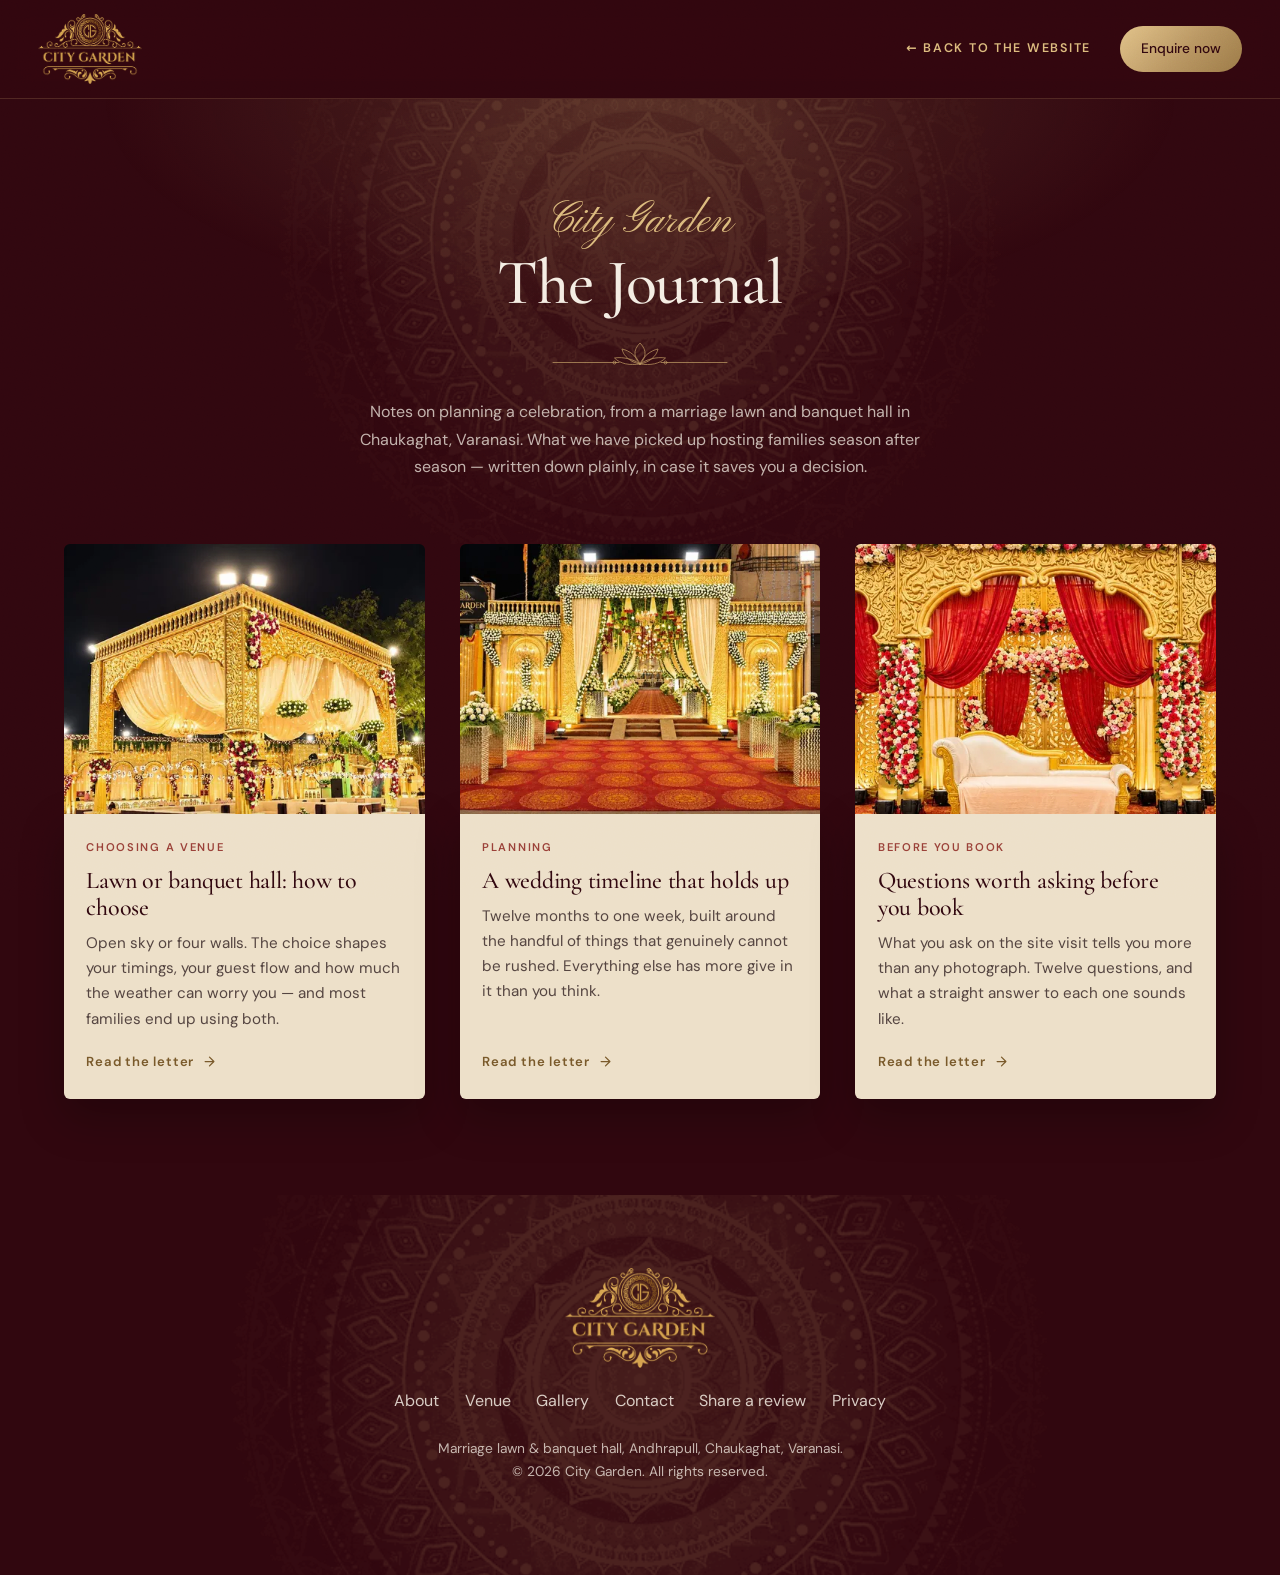
==== blog/index.html @ 1bfd02e2 "Add the Journal: a blog section on the home page and /blog/ Three posts on wedding planning, written" ====
<!DOCTYPE html>
<html lang="en-IN">
<head>
<meta charset="utf-8">
<meta name="viewport" content="width=device-width, initial-scale=1, viewport-fit=cover">
<title>The Journal | Wedding Planning Notes from Varanasi | City Garden</title>
<meta name="description" content="Notes on planning a wedding in Varanasi — choosing between a marriage lawn and a banquet hall, timelines, and what to ask a venue before you book.">
<meta name="theme-color" content="#31070F">
<link rel="canonical" href="https://www.citygarden.co.in/blog/">
<meta property="og:title" content="The Journal | Wedding Planning Notes from Varanasi | City Garden">
<meta property="og:description" content="Notes on planning a wedding in Varanasi — choosing between a marriage lawn and a banquet hall, timelines, and what to ask a venue before you book.">
<meta property="og:type" content="website">
<meta property="og:url" content="https://www.citygarden.co.in/blog/">
<meta property="og:site_name" content="City Garden">
<meta property="og:locale" content="en_IN">
<meta property="og:image" content="https://www.citygarden.co.in/images/hero.jpg">
<meta name="twitter:card" content="summary_large_image">
<link rel="icon" href="../images/logo-emblem.png">
<link rel="apple-touch-icon" href="../images/logo-emblem.png">
<link rel="preload" as="font" type="font/woff2" href="../fonts/cormorant-garamond-latin-500-normal.woff2" crossorigin>
<link rel="preload" as="font" type="font/woff2" href="../fonts/dm-sans-latin-400-normal.woff2" crossorigin>
<link rel="preload" as="font" type="font/woff2" href="../fonts/pinyon-script-latin-400-normal.woff2" crossorigin>
<link rel="stylesheet" href="../css/style.css">
<link rel="stylesheet" href="../css/journal.css">
<!-- Reveals and the letter unfold are opt-in: this class is what switches them on, so a
     page whose scripts never run shows its content rather than a blank sheet. -->
<script>document.documentElement.className+=' cg-js'</script>
</head>
<body class="jbody deco" data-theme="dark">
<svg width="0" height="0" style="position:absolute" aria-hidden="true"><symbol id="lotus" viewBox="0 0 240 40"><g fill="none" stroke="currentColor" stroke-width="1" stroke-linecap="round"><path d="M4,30 H92"/><path d="M148,30 H236"/><path d="M120,32 C112,24 110,14 120,4 C130,14 128,24 120,32Z"/><path d="M120,32 C108,30 98,22 96,12 C106,14 116,22 120,32Z"/><path d="M120,32 C132,30 142,22 144,12 C134,14 124,22 120,32Z"/><path d="M120,32 C106,34 94,32 86,24 C98,22 112,26 120,32Z"/><path d="M120,32 C134,34 146,32 154,24 C142,22 128,26 120,32Z"/><circle cx="86" cy="30" r="2"/><circle cx="154" cy="30" r="2"/></g></symbol></svg>
<header class="jnav">
  <a class="jnav-logo" href="../" aria-label="City Garden, home"><img src="../images/logo-nav.png" alt="City Garden" width="260" height="173"></a>
  <div class="jnav-right">
    <a class="jnav-back" href="../">&larr; Back to the website</a>
    <a class="btn btn-gold" href="../#contact"><span>Enquire now</span></a>
  </div>
</header>

<main class="jmain">
  <div class="jhead">
    <div class="mandala jhead-mandala" aria-hidden="true"><i></i><i></i><i></i></div>
    <div class="jhead-in">
      <p class="script">City Garden</p>
      <h1>The Journal</h1>
      <svg class="orn" aria-hidden="true"><use href="#lotus"/></svg>
      <p>Notes on planning a celebration, from a marriage lawn and banquet hall in Chaukaghat, Varanasi. What we have picked up hosting families season after season &mdash; written down plainly, in case it saves you a decision.</p>
    </div>
  </div>

  <div class="jlist">
      <article class="jcard jr" data-delay="0">
        <a href="../blog/lawn-or-banquet-hall/">
          <div class="jcard-media"><picture>
            <source type="image/webp" srcset="../images/blog-lawn-m.webp 480w, ../images/blog-lawn.webp 760w" sizes="(min-width:1080px) 400px, (min-width:760px) 44vw, 90vw">
            <img src="../images/blog-lawn.jpg" srcset="../images/blog-lawn-m.jpg 480w, ../images/blog-lawn.jpg 760w" sizes="(min-width:1080px) 400px, (min-width:760px) 44vw, 90vw" alt="" width="760" height="570" loading="lazy" decoding="async">
          </picture></div>
          <div class="jcard-body">
            <p class="jcard-meta">Choosing a venue</p>
            <h2 class="jcard-title">Lawn or banquet hall: how to choose</h2>
            <p class="jcard-excerpt">Open sky or four walls. The choice shapes your timings, your guest flow and how much the weather can worry you &mdash; and most families end up using both.</p>
            <span class="jcard-more">Read the letter <svg width="15" height="15" viewBox="0 0 24 24" fill="none" stroke="currentColor" stroke-width="2" stroke-linecap="round" stroke-linejoin="round" aria-hidden="true"><path d="M5 12h13"/><path d="m12 5 7 7-7 7"/></svg></span>
          </div>
        </a>
      </article>
      <article class="jcard jr" data-delay="110">
        <a href="../blog/wedding-planning-timeline/">
          <div class="jcard-media"><picture>
            <source type="image/webp" srcset="../images/blog-timeline-m.webp 480w, ../images/blog-timeline.webp 760w" sizes="(min-width:1080px) 400px, (min-width:760px) 44vw, 90vw">
            <img src="../images/blog-timeline.jpg" srcset="../images/blog-timeline-m.jpg 480w, ../images/blog-timeline.jpg 760w" sizes="(min-width:1080px) 400px, (min-width:760px) 44vw, 90vw" alt="" width="760" height="570" loading="lazy" decoding="async">
          </picture></div>
          <div class="jcard-body">
            <p class="jcard-meta">Planning</p>
            <h2 class="jcard-title">A wedding timeline that holds up</h2>
            <p class="jcard-excerpt">Twelve months to one week, built around the handful of things that genuinely cannot be rushed. Everything else has more give in it than you think.</p>
            <span class="jcard-more">Read the letter <svg width="15" height="15" viewBox="0 0 24 24" fill="none" stroke="currentColor" stroke-width="2" stroke-linecap="round" stroke-linejoin="round" aria-hidden="true"><path d="M5 12h13"/><path d="m12 5 7 7-7 7"/></svg></span>
          </div>
        </a>
      </article>
      <article class="jcard jr" data-delay="220">
        <a href="../blog/questions-before-booking-a-venue/">
          <div class="jcard-media"><picture>
            <source type="image/webp" srcset="../images/blog-questions-m.webp 480w, ../images/blog-questions.webp 760w" sizes="(min-width:1080px) 400px, (min-width:760px) 44vw, 90vw">
            <img src="../images/blog-questions.jpg" srcset="../images/blog-questions-m.jpg 480w, ../images/blog-questions.jpg 760w" sizes="(min-width:1080px) 400px, (min-width:760px) 44vw, 90vw" alt="" width="760" height="570" loading="lazy" decoding="async">
          </picture></div>
          <div class="jcard-body">
            <p class="jcard-meta">Before you book</p>
            <h2 class="jcard-title">Questions worth asking before you book</h2>
            <p class="jcard-excerpt">What you ask on the site visit tells you more than any photograph. Twelve questions, and what a straight answer to each one sounds like.</p>
            <span class="jcard-more">Read the letter <svg width="15" height="15" viewBox="0 0 24 24" fill="none" stroke="currentColor" stroke-width="2" stroke-linecap="round" stroke-linejoin="round" aria-hidden="true"><path d="M5 12h13"/><path d="m12 5 7 7-7 7"/></svg></span>
          </div>
        </a>
      </article>
  </div>
</main>

<footer class="jfoot">
  <div class="mandala jfoot-mandala" aria-hidden="true"><i></i><i></i><i></i></div>
  <div class="wrap jfoot-in">
    <img src="../images/logo.png" alt="City Garden" width="760" height="506" loading="lazy">
    <nav class="footer-links" aria-label="Footer"><a href="../#about">About</a><a href="../#venue">Venue</a><a href="../#gallery">Gallery</a><a href="../#contact">Contact</a><a href="../review/">Share a review</a><a href="../privacy/">Privacy</a></nav>
    <p class="small">Marriage lawn &amp; banquet hall, Andhrapull, Chaukaghat, Varanasi.<br>&copy; <span id="y">2026</span> City Garden. All rights reserved.</p>
  </div>
</footer>
<script>
(function(){
  var d=document,b=d.body;

  /* Reading line along the top. rAF-throttled so scrolling stays cheap. */
  var bar=d.getElementById('prog'),q=0;
  if(bar)addEventListener('scroll',function(){
    if(q)return;
    q=requestAnimationFrame(function(){
      q=0;var m=d.documentElement.scrollHeight-innerHeight;
      bar.style.transform='scaleX('+(m>0?Math.min(1,scrollY/m):0)+')';
    });
  },{passive:true});

  /* Scroll reveals. Same idea as the home page, kept small because these pages
     deliberately do not load js/main.js. */
  var els=[].slice.call(d.querySelectorAll('.jr'));
  if(els.length){
    if('IntersectionObserver' in window){
      var io=new IntersectionObserver(function(es){
        es.forEach(function(e){
          if(!e.isIntersecting)return;
          var el=e.target;
          setTimeout(function(){el.classList.add('in')},+(el.getAttribute('data-delay')||0));
          io.unobserve(el);
        });
      },{rootMargin:'0px 0px -12% 0px'});
      els.forEach(function(e){io.observe(e)});
    }else{
      els.forEach(function(e){e.classList.add('in')});
    }
  }

  /* The letter. Two independent triggers, because a letter that never unfolds is
     a page with no words on it. */
  var L=d.querySelector('.letter');
  if(L){
    var open=function(){
      if(b.classList.contains('unfold'))return;
      b.classList.add('unfold');
      setTimeout(function(){L.classList.add('flat')},2200);
    };
    /* Held closed for a beat so the sealed letter is actually seen, then opened.
       The second timer is a backstop: a letter that never unfolds is a page
       with no words on it. */
    setTimeout(open,620);
    setTimeout(open,1600);
  }

  var y=d.getElementById('y');if(y)y.textContent=new Date().getFullYear();
})();
</script>
</body>
</html>
---- css/style.css ----
/* =========================================================
   City Garden, Varanasi
   Palette (from the brief):
   Deep burgundy #31070F · Royal wine #570E20 · Warm ivory #F4EDE3
   Antique parchment #EDE0C9 · Antique gold #B89561 · Dusty rose #D4B5AA
   Peacock green #315044 · Terracotta #A64C43 · Espresso #251C1D
   The page colour flows between sections as you scroll (body[data-theme]).
   ========================================================= */

/* Fonts are self-hosted rather than pulled from fonts.googleapis.com. That request
   was render-blocking, and once it was made async the text painted in a fallback face
   first and reflowed when the real one arrived -- which is where the desktop layout
   shift was coming from. Served from our own origin and preloaded in the <head>, they
   land before first paint, so there is nothing to swap and nothing to shift. */
@font-face{font-family:'Cormorant Garamond';font-style:normal;font-weight:400;font-display:swap;src:url(../fonts/cormorant-garamond-latin-400-normal.woff2) format('woff2')}
@font-face{font-family:'Cormorant Garamond';font-style:normal;font-weight:500;font-display:swap;src:url(../fonts/cormorant-garamond-latin-500-normal.woff2) format('woff2')}
@font-face{font-family:'Cormorant Garamond';font-style:normal;font-weight:600;font-display:swap;src:url(../fonts/cormorant-garamond-latin-600-normal.woff2) format('woff2')}
@font-face{font-family:'Cormorant Garamond';font-style:italic;font-weight:400;font-display:swap;src:url(../fonts/cormorant-garamond-latin-400-italic.woff2) format('woff2')}
@font-face{font-family:'Cormorant Garamond';font-style:italic;font-weight:500;font-display:swap;src:url(../fonts/cormorant-garamond-latin-500-italic.woff2) format('woff2')}
@font-face{font-family:'DM Sans';font-style:normal;font-weight:400;font-display:swap;src:url(../fonts/dm-sans-latin-400-normal.woff2) format('woff2')}
@font-face{font-family:'DM Sans';font-style:normal;font-weight:500;font-display:swap;src:url(../fonts/dm-sans-latin-500-normal.woff2) format('woff2')}
@font-face{font-family:'DM Sans';font-style:normal;font-weight:600;font-display:swap;src:url(../fonts/dm-sans-latin-600-normal.woff2) format('woff2')}
@font-face{font-family:'Pinyon Script';font-style:normal;font-weight:400;font-display:swap;src:url(../fonts/pinyon-script-latin-400-normal.woff2) format('woff2')}

:root{
  --burg:#31070F; --wine:#570E20; --ivory:#F4EDE3; --parch:#EDE0C9;
  --gold:#B89561; --gold-lt:#DCBB7E; --gold-dk:#8E6A3A; --rose:#D4B5AA;
  --peacock:#315044; --peacock-dk:#1C352D; --terra:#A64C43; --esp:#251C1D;
  --serif:"Cormorant Garamond",Georgia,"Times New Roman",serif;
  --sans:"DM Sans",system-ui,-apple-system,"Segoe UI",sans-serif;
  --script:"Pinyon Script","Brush Script MT",cursive;
  --ease:cubic-bezier(.22,.8,.2,1);
  --gate:cubic-bezier(.77,0,.18,1);
  --pad:clamp(1.25rem,5vw,4rem);
  --nav-h:76px;
  --maxw:1280px;
}

/* ---------- Themes (body colour morphs between these) ---------- */
body[data-theme="dark"]  {--bg:var(--burg);   --fg:#F4EDE3;--muted:rgba(244,237,227,.74);--head:#F4EDE3;--accent:var(--gold-lt);--orn:var(--gold);   --line:rgba(220,187,126,.28);--glow:rgba(184,149,97,.16)}
body[data-theme="wine"]  {--bg:var(--wine);   --fg:#F4EDE3;--muted:rgba(244,237,227,.78);--head:#F4EDE3;--accent:var(--gold-lt);--orn:var(--gold-lt);--line:rgba(220,187,126,.3); --glow:rgba(212,181,170,.18)}
body[data-theme="green"] {--bg:var(--peacock-dk);--fg:#F4EDE3;--muted:rgba(244,237,227,.76);--head:#F4EDE3;--accent:var(--gold-lt);--orn:var(--gold);--line:rgba(220,187,126,.28);--glow:rgba(49,80,68,.9)}
body[data-theme="light"] {--bg:var(--ivory);  --fg:#2A1A1B;--muted:rgba(42,26,27,.74); --head:var(--burg);--accent:var(--wine);  --orn:var(--gold-dk);--line:rgba(87,14,32,.16);  --glow:rgba(212,181,170,.35)}
body[data-theme="parch"] {--bg:var(--parch);  --fg:#2A1A1B;--muted:rgba(42,26,27,.76); --head:var(--burg);--accent:var(--wine);  --orn:var(--gold-dk);--line:rgba(87,14,32,.18);  --glow:rgba(166,76,67,.12)}

*,*::before,*::after{box-sizing:border-box}
html{scroll-behavior:smooth;-webkit-text-size-adjust:100%}
body{margin:0;font-family:var(--sans);font-size:1rem;line-height:1.7;background:var(--bg);color:var(--fg);overflow-x:hidden;-webkit-font-smoothing:antialiased;
  transition:background-color 1.4s var(--ease),color 1.4s var(--ease)}
body.is-loading{overflow:hidden}
/* paper grain over everything, very faint */
body::after{content:"";position:fixed;inset:0;pointer-events:none;z-index:150;opacity:.07;mix-blend-mode:overlay;
  background-image:url("data:image/svg+xml,%3Csvg xmlns='http://www.w3.org/2000/svg' width='160' height='160'%3E%3Cfilter id='n'%3E%3CfeTurbulence type='fractalNoise' baseFrequency='.85' numOctaves='2' stitchTiles='stitch'/%3E%3C/filter%3E%3Crect width='100%25' height='100%25' filter='url(%23n)'/%3E%3C/svg%3E")}
img,video{display:block;max-width:100%;height:auto}
a{color:inherit}
button{font:inherit;color:inherit;background:none;border:0;cursor:pointer;padding:0}
:focus-visible{outline:2px solid var(--gold-lt);outline-offset:3px;border-radius:2px}
section[id]{scroll-margin-top:calc(var(--nav-h) - 1px)}
.wrap{width:min(var(--maxw),100% - var(--pad)*2);margin-inline:auto}
.narrow{width:min(880px,100% - var(--pad)*2)}
.center{text-align:center}
.center p,.center .orn{margin-inline:auto}
.small{font-size:.86rem;opacity:.75}

/* <picture> wraps every photo for the WebP sources; display:contents keeps it out of
   the layout tree entirely, so the <img> lays out exactly as it did unwrapped. */
picture{display:contents}

/* ---------- Type ---------- */
.display,h3{font-family:var(--serif);font-weight:500;line-height:1;letter-spacing:-.015em;margin:0;color:var(--head);transition:color 1.4s var(--ease)}
.display{font-size:clamp(2.6rem,min(7.2vw,12vh),5.8rem);max-width:14ch}
.center .display{margin-inline:auto}
h3{font-size:clamp(1.9rem,3.2vw,2.7rem);margin-bottom:.8rem}
p{margin:0 0 1.1rem;max-width:58ch}
.lede{font-size:1.1rem;color:var(--muted);max-width:50ch}
.script{font-family:var(--script);font-weight:400;line-height:1}

/* lotus ornament drawn under headings */
.orn{display:block;width:180px;height:30px;color:var(--orn);margin:1.4rem 0 1.8rem;overflow:visible}
.draw{stroke-dasharray:1;stroke-dashoffset:1;transition:stroke-dashoffset 2.2s var(--ease) .2s}
.draw.in{stroke-dashoffset:0}

/* word-by-word heading reveal */
.w{display:inline-block;overflow:hidden;vertical-align:top;padding-bottom:.14em;margin-bottom:-.14em}
.w>span{display:inline-block;transform:translateY(105%) rotate(4deg);transform-origin:0 100%;transition:transform 1.1s var(--ease);transition-delay:calc(var(--i)*60ms)}
.in .w>span{transform:none}

/* generic fade */
.fade{opacity:0;transform:translateY(26px);transition:opacity 1.1s var(--ease),transform 1.1s var(--ease)}
.fade.in{opacity:1;transform:none}

.section{position:relative;padding:clamp(6rem,12vw,10rem) 0}

/* ---------- Buttons ---------- */
.btn{position:relative;display:inline-flex;align-items:center;justify-content:center;padding:1rem 1.8rem;border-radius:999px;font-weight:500;font-size:.98rem;text-decoration:none;overflow:hidden;isolation:isolate;transition:color .5s var(--ease),transform .5s var(--ease)}
.btn::before{content:"";position:absolute;left:50%;top:100%;width:140%;aspect-ratio:1;border-radius:50%;transform:translate(-50%,0) scale(0);transition:transform .7s var(--ease);z-index:-1;background:var(--ivory)}
.btn:hover::before{transform:translate(-50%,-50%) scale(1.1)}
.btn>span{display:inline-block;transition:transform .5s var(--ease)}
.btn-gold{background:linear-gradient(135deg,#E2C389,#B89561 55%,#9C7A47);color:var(--burg)}
.btn-ghost{border:1px solid rgba(244,237,227,.5);color:var(--ivory)}
.btn-ghost:hover{color:var(--burg)}
.btn-wine{width:100%;padding:1.1rem;background:var(--burg);color:var(--ivory)}
.btn-wine::before{background:var(--wine)}
.link-gold{display:inline-block;color:var(--accent);text-decoration:none;background:linear-gradient(currentColor,currentColor) 0 100%/100% 1px no-repeat;padding-bottom:3px;transition:background-size .5s var(--ease)}
.link-gold:hover{background-size:0 1px;background-position:100% 100%}

/* ---------- Loader ---------- */
.loader{position:fixed;inset:0;z-index:200;display:grid;place-items:center}
.door{position:absolute;top:0;bottom:0;width:50.2%;background:radial-gradient(circle at var(--x) 50%,#4a0c1b,var(--burg) 60%);transition:transform 1.4s var(--gate)}
.door-l{left:0;--x:100%}.door-r{right:0;--x:0%}
.door::after{content:"";position:absolute;top:0;bottom:0;width:1px;background:linear-gradient(transparent,var(--gold),transparent)}
.door-l::after{right:0}.door-r::after{left:0}
.loader-mark{position:relative;z-index:2;width:min(380px,82vw);aspect-ratio:1;display:grid;place-items:center;transition:opacity .5s,transform .9s var(--ease)}
.loader-mark img{width:58%;position:relative;opacity:0;transform:scale(.9);animation:markIn .9s .8s var(--ease) forwards;filter:drop-shadow(0 0 18px rgba(184,149,97,.35))}
@keyframes markIn{to{opacity:1;transform:none}}
@keyframes spin{to{transform:rotate(360deg)}}
.loader.open .loader-mark{opacity:0;transform:scale(1.15)}
.loader.open .door-l{transform:translateX(-101%)}
.loader.open .door-r{transform:translateX(101%)}
.loader.done{display:none}

/* ---------- Progress & cursor ---------- */
.progress{position:fixed;top:0;left:0;height:2px;width:100%;background:linear-gradient(90deg,var(--gold),var(--gold-lt));transform:scaleX(0);transform-origin:left;z-index:120}
.cursor{position:fixed;top:0;left:0;z-index:160;pointer-events:none;width:14px;height:14px;margin:-7px 0 0 -7px;border-radius:50%;background:var(--gold-lt);mix-blend-mode:difference;display:none;place-items:center;transition:width .4s var(--ease),height .4s var(--ease),margin .4s var(--ease),background .4s}
.cursor span{font-size:.8rem;font-weight:600;color:var(--burg);opacity:0;transition:opacity .3s}
.has-cursor .cursor{display:grid}
.cursor.big{width:84px;height:84px;margin:-42px 0 0 -42px;mix-blend-mode:normal;background:rgba(220,187,126,.92)}
.cursor.big span{opacity:1}
.cursor.link{width:42px;height:42px;margin:-21px 0 0 -21px}

/* ---------- Nav ---------- */
.nav{position:fixed;top:0;left:0;right:0;z-index:100;height:var(--nav-h);display:flex;align-items:center;gap:2rem;padding:0 max(var(--pad),calc((100% - var(--maxw))/2));color:var(--ivory);transition:background .6s,transform .7s var(--ease),box-shadow .6s}
.nav.solid{background:rgba(49,7,15,.86);backdrop-filter:blur(14px) saturate(1.2);-webkit-backdrop-filter:blur(14px) saturate(1.2);box-shadow:0 1px 0 rgba(184,149,97,.25)}
.nav.hide{transform:translateY(-105%)}
.nav-logo{height:62px;flex:none}
.nav-logo img{height:100%;width:auto}
.nav-links{display:none;margin-left:auto;gap:2rem}
.nav-links a{position:relative;text-decoration:none;font-size:.96rem;padding:.3rem 0}
.nav-links a::after{content:"";position:absolute;left:50%;bottom:-4px;width:5px;height:5px;margin-left:-2.5px;background:var(--gold-lt);transform:rotate(45deg) scale(0);transition:transform .45s var(--ease)}
.nav-links a:hover::after,.nav-links a.active::after{transform:rotate(45deg) scale(1)}
.nav-cta{display:none;padding:.75rem 1.4rem}
.burger{margin-left:auto;width:44px;height:44px;position:relative;z-index:110}
.burger span{position:absolute;left:10px;right:10px;height:1.5px;background:var(--ivory);transition:transform .5s var(--ease),top .5s var(--ease)}
.burger span:first-child{top:18px}.burger span:last-child{top:26px}
body.menu-open .burger span:first-child{top:22px;transform:rotate(45deg)}
body.menu-open .burger span:last-child{top:22px;transform:rotate(-45deg)}
@media (max-width:959px){
  .nav-links{display:flex;position:fixed;inset:0;margin:0;flex-direction:column;justify-content:center;align-items:center;gap:1.2rem;background:var(--burg);clip-path:circle(0 at calc(100% - 44px) 38px);transition:clip-path .9s var(--gate);z-index:105}
  body.menu-open .nav-links{clip-path:circle(150% at calc(100% - 44px) 38px)}
  /* The overlay is always burgundy, so the link colour is pinned rather than inherited
     from the page theme. It also scrolls, so a short screen can never cut links off,
     and the stagger covers every link (there are seven) instead of the first six. */
  .nav-links{overflow-y:auto;padding:calc(var(--nav-h) + 1rem) 1.5rem calc(2rem + env(safe-area-inset-bottom));justify-content:safe center}
  .nav-links a{font-family:var(--serif);font-size:clamp(1.9rem,8vw,2.5rem);font-weight:500;color:var(--ivory);flex:none;
    opacity:0;transform:translateY(20px);transition:opacity .5s var(--ease),transform .7s var(--ease);transition-delay:calc(.2s + var(--i,0) * .05s)}
  body.menu-open .nav-links a{opacity:1;transform:none}
  .nav-links a:nth-child(1){--i:1}.nav-links a:nth-child(2){--i:2}.nav-links a:nth-child(3){--i:3}.nav-links a:nth-child(4){--i:4}
  .nav-links a:nth-child(5){--i:5}.nav-links a:nth-child(6){--i:6}.nav-links a:nth-child(7){--i:7}.nav-links a:nth-child(8){--i:8}
  body.menu-open{overflow:hidden}
}
@media (min-width:960px){.nav-links{display:flex}.nav-cta{display:inline-flex}.burger{display:none}}

/* ---------- Hero ---------- */
.hero{position:relative;min-height:100svh;display:flex;align-items:flex-end;color:var(--ivory);background:#1a040a;overflow:hidden;isolation:isolate}
.hero-media{position:absolute;inset:-10% 0 0;will-change:transform}
.hero-still{position:absolute;inset:0;width:100%;height:100%;object-fit:cover;transform:scale(1.18)}
/* The slow zoom that used to belong to the video now runs on the photograph. */
body.is-ready .hero-still{animation:kenburns 16s var(--ease) forwards}
@keyframes kenburns{to{transform:scale(1)}}
.hero-shade{position:absolute;inset:0;background:
  radial-gradient(120% 80% at 20% 100%,rgba(49,7,15,.92),transparent 60%),
  linear-gradient(180deg,rgba(26,4,10,.6),rgba(26,4,10,.1) 35%,rgba(26,4,10,.75))}
.dust{position:absolute;inset:0;width:100%;height:100%;z-index:1;pointer-events:none}

.hero-content{position:relative;z-index:3;width:min(var(--maxw),100% - var(--pad)*2);margin:0 auto;padding:calc(var(--nav-h) + 3rem) 0 clamp(6rem,14vh,9rem)}
.hero-script{font-size:clamp(2rem,4.5vw,3.2rem);color:var(--gold-lt);margin:0 0 .4rem;opacity:0;transform:translateX(-24px);transition:opacity 1.4s var(--ease) .1s,transform 1.4s var(--ease) .1s}
.hero-title{font-family:var(--serif);font-weight:500;font-size:clamp(2.9rem,min(9.6vw,14.5vh),8.4rem);line-height:.94;letter-spacing:-.025em;margin:0 0 2rem}
.hero-title em{font-style:italic;font-weight:400;color:#E6C68C;text-shadow:0 0 40px rgba(184,149,97,.35)}
.hero-title .line{display:block}
.word{display:inline-block;white-space:nowrap}
.ch{display:inline-block;overflow:hidden;vertical-align:top;padding-bottom:.12em;margin-bottom:-.12em}
.ch>span{display:inline-block;transform:translateY(110%);transition:transform 1.2s var(--ease);transition-delay:calc(var(--c)*22ms + .15s)}
body.is-ready .ch>span{transform:none}
body.is-ready .hero-script{opacity:1;transform:none}
.hero-foot{display:grid;gap:1.6rem;align-items:end}
.hero-sub{max-width:44ch;font-size:1.1rem;opacity:0;transform:translateY(20px);transition:opacity 1.2s var(--ease) .9s,transform 1.2s var(--ease) .9s;margin:0}
.hero-actions{display:flex;flex-wrap:wrap;gap:.9rem;opacity:0;transform:translateY(20px);transition:opacity 1.2s var(--ease) 1.05s,transform 1.2s var(--ease) 1.05s}
body.is-ready .hero-sub,body.is-ready .hero-actions{opacity:1;transform:none}
.scroll-cue{position:absolute;z-index:3;left:50%;bottom:1.6rem;transform:translateX(-50%);display:none;flex-direction:column;align-items:center;gap:.5rem;font-size:.8rem;letter-spacing:.06em;text-decoration:none;color:rgba(244,237,227,.8)}
.scroll-line{width:1px;height:46px;background:rgba(244,237,227,.25);position:relative;overflow:hidden}
.scroll-line::after{content:"";position:absolute;left:0;top:0;width:1px;height:100%;background:var(--gold-lt);animation:drip 2.2s var(--ease) infinite}
@keyframes drip{0%{transform:translateY(-100%)}60%,100%{transform:translateY(100%)}}
@media (min-width:960px){.hero-foot{grid-template-columns:1fr auto}.scroll-cue{display:flex}}

/* ---------- Image reveal (curtain clip on the inner layer) ---------- */
.img-reveal{position:relative;overflow:hidden;background:rgba(127,127,127,.08)}
.img-reveal .px{width:100%;height:100%;clip-path:inset(100% 0 0 0);transition:clip-path 1.4s var(--gate);will-change:transform}
.img-reveal.in .px{clip-path:inset(0 0 0 0)}
.img-reveal img{width:100%;height:100%;object-fit:cover;transform:scale(1.3);filter:blur(16px) saturate(.6);opacity:0;transition:transform 2s var(--ease),filter 1.4s var(--ease),opacity 1s}
.img-reveal.in img.loaded{transform:scale(1);filter:none;opacity:1}
.px[data-parallax]{height:118%;margin-top:-9%}
.arch{border-radius:999px 999px 0 0;aspect-ratio:3/4}
.arch .px{border-radius:inherit}

/* ---------- About ---------- */
.about-grid{display:grid;gap:4rem;align-items:center}
.about-copy p{color:var(--muted)}
.about-media{position:relative;padding:0 0 14% 10%}
.about-media .arch{width:100%}
.about-media .arch::after{content:"";position:absolute;inset:10px;border:1px solid rgba(244,237,227,.55);border-radius:inherit;pointer-events:none;z-index:2}
.about-small{position:absolute;left:0;bottom:0;width:44%;aspect-ratio:1;border-radius:50%;border:7px solid var(--ivory)}
.ring{position:absolute;right:-4%;top:-6%;width:clamp(120px,22vw,170px);color:var(--orn);animation:spin 26s linear infinite}
.ring text{font-family:var(--serif);font-style:italic;font-size:15.5px;fill:currentColor;letter-spacing:.06em}
.facts{list-style:none;padding:1.6rem 0 0;margin:2.4rem 0 0;display:grid;grid-template-columns:repeat(3,1fr);gap:1rem;border-top:1px solid var(--line)}
.facts strong{display:block;font-family:var(--serif);font-size:clamp(2rem,4.4vw,3.2rem);font-weight:500;line-height:1;color:var(--accent);font-variant-numeric:lining-nums tabular-nums}
.facts>li>span{display:block;font-size:.84rem;line-height:1.4;margin-top:.5rem;color:var(--muted)}
@media (min-width:960px){.about-grid{grid-template-columns:1.05fr 1fr;gap:6rem}}

/* ---------- Ribbon ---------- */
.ribbon{position:relative;z-index:2;background:linear-gradient(90deg,#9C7A47,#C9A766 50%,#9C7A47);color:var(--burg);overflow:hidden;padding:1.05rem 0;transform:rotate(-1.2deg) scale(1.03);box-shadow:0 10px 30px rgba(0,0,0,.18)}
.ribbon-track{display:flex;width:max-content;align-items:center;gap:1.8rem;will-change:transform}
.ribbon span{font-family:var(--serif);font-size:clamp(1.4rem,2.6vw,2rem);font-style:italic;white-space:nowrap}
.ribbon i{width:10px;height:10px;border:1.5px solid var(--burg);transform:rotate(45deg);flex:none}

/* ---------- Spaces (pinned horizontal) ---------- */
.spaces{position:relative}
.pin-sticky{position:relative;padding:6rem 0 3rem}
.track{display:flex;gap:1.2rem;overflow-x:auto;scroll-snap-type:x mandatory;scroll-padding-inline:var(--pad);padding:0 var(--pad) 1.5rem;scrollbar-width:none;-webkit-overflow-scrolling:touch}
.track::-webkit-scrollbar{display:none}
.panel{flex:0 0 84vw;scroll-snap-align:start}
.panel-intro{flex-basis:84vw;display:flex;flex-direction:column;justify-content:center}
.panel-intro p{color:var(--muted)}
.hint{font-size:.9rem;color:var(--accent)!important}
.hint-desk{display:none}
.space-media{position:relative;width:100%;aspect-ratio:4/3;border-radius:8px}
.space-media.arch{aspect-ratio:3/4;border-radius:999px 999px 8px 8px;max-height:62vh}
.space-media.tall{aspect-ratio:3/4;max-height:62vh}
.space-copy{padding-top:1.4rem;max-width:40ch}
.space-copy h3{color:var(--accent)}
.space-copy p{color:var(--muted)}
.pin-bar{display:none}
/* Reduce Motion turns the pinned walk-through off, since driving the page sideways
   from a vertical scroll is exactly the kind of motion that setting asks us not to do.
   What was left behind was a sideways strip with nothing to say there is more to the
   right of the screen -- so stack the panels instead and let everything be reached by
   scrolling down, which is the whole point. */
@media (prefers-reduced-motion:reduce){
  .track{flex-direction:column;overflow-x:visible;scroll-snap-type:none;gap:3.5rem;padding-bottom:0}
  .panel,.panel-intro{flex:0 0 auto;width:100%}
  .hint{display:none}
}
.hx img{transform-origin:center}

.spaces.is-pinned .pin-sticky{position:sticky;top:0;height:100vh;padding:0;overflow:hidden;display:flex;flex-direction:column;justify-content:center}
.spaces.is-pinned .track{overflow:visible;scroll-snap-type:none;padding:0 6vw;gap:6vw;align-items:center;will-change:transform}
.spaces.is-pinned .panel{flex:0 0 auto}
.spaces.is-pinned .panel-intro{width:38vw}
.spaces.is-pinned .space{display:flex;align-items:flex-end;gap:3vw}
.spaces.is-pinned .space-media{width:44vw;max-height:68vh}
.spaces.is-pinned .space-media.arch,.spaces.is-pinned .space-media.tall{width:30vw;height:68vh;aspect-ratio:auto;max-height:none}
.spaces.is-pinned .space-copy{width:24vw;padding:0 0 1rem}
.spaces.is-pinned .hint-desk{display:inline}
.spaces.is-pinned .hint-mob{display:none}
.spaces.is-pinned .pin-bar{display:block;position:absolute;left:6vw;right:6vw;bottom:5vh;height:1px;background:var(--line)}
.pin-bar span{display:block;height:100%;background:var(--gold-lt);transform:scaleX(0);transform-origin:left}

/* The same pinned walk-through on phones and tablets, where the desktop's side-by-side
   panel doesn't fit: image on top, words beneath, one panel per screen. Scrolling down
   still moves it sideways -- which is the point, since a swipe strip gives no clue that
   there is anything off to the right. */
@media (max-width:959px){
  .spaces.is-pinned .pin-sticky{height:100svh;padding:calc(var(--nav-h) + .5rem) 0 0}
  .spaces.is-pinned .track{padding:0 7vw;gap:7vw}
  .spaces.is-pinned .panel{flex:0 0 86vw}
  .spaces.is-pinned .panel-intro{width:86vw}
  .spaces.is-pinned .space{display:flex;flex-direction:column;align-items:stretch;gap:1.3rem}
  .spaces.is-pinned .space-media{width:100%;aspect-ratio:4/3;max-height:44svh}
  .spaces.is-pinned .space-media.arch,.spaces.is-pinned .space-media.tall{width:100%;height:auto;aspect-ratio:3/4;max-height:44svh}
  .spaces.is-pinned .space-copy{width:100%;padding:0}
  .spaces.is-pinned .space-copy h3{margin:0 0 .5rem}
  .spaces.is-pinned .pin-bar{left:7vw;right:7vw;bottom:3svh}
}

/* ---------- Services ---------- */
.services{overflow-x:clip}
.services::before{content:"";position:absolute;inset:0;background:radial-gradient(60% 50% at 80% 30%,rgba(49,80,68,.9),transparent 70%);opacity:0;transition:opacity 1.2s;pointer-events:none}
body[data-theme="green"] .services::before{opacity:1}
.svc-head{position:relative;margin-bottom:2rem}
.svc-grid{position:relative;display:grid;gap:4rem}
.svc-item{padding:0}
.svc-item h3{color:var(--accent)}
.svc-item p{color:var(--muted)}
.svc-img-m{width:min(100%,360px);margin-bottom:1.6rem}
.svc-stage{display:none}
.tick{list-style:none;padding:0;margin:1.2rem 0 0;display:grid;gap:.55rem}
.tick li{position:relative;padding-left:1.7rem}
.tick li::before{content:"";position:absolute;left:2px;top:.62em;width:8px;height:8px;border:1px solid var(--accent);transform:rotate(45deg)}
@media (min-width:960px){
  .svc-grid{grid-template-columns:1fr 1fr;gap:6rem}
  .svc-img-m{display:none}
  .svc-item{min-height:72vh;display:flex;flex-direction:column;justify-content:center;opacity:.28;transform:translateX(-12px);transition:opacity .8s var(--ease),transform .8s var(--ease)}
  .svc-item.is-active{opacity:1;transform:none}
  .svc-item h3{font-size:clamp(2.6rem,4vw,3.6rem)}
  .svc-stage{display:block;position:sticky;top:calc(50vh - min(34vh,330px));height:min(68vh,660px);align-self:start;margin-top:12vh}
  .stage-frame{position:relative;height:100%;aspect-ratio:3/4;margin:0 auto;overflow:hidden;box-shadow:0 30px 70px rgba(0,0,0,.35)}
  .stage-frame::after{content:"";position:absolute;inset:12px;border:1px solid rgba(244,237,227,.5);border-radius:inherit;pointer-events:none}
  .stage-frame img{position:absolute;inset:0;width:100%;height:100%;object-fit:cover;clip-path:circle(0% at 50% 100%);transform:scale(1.15);transition:clip-path 1.2s var(--gate),transform 1.8s var(--ease)}
  .stage-frame img.is-active{clip-path:circle(150% at 50% 100%);transform:scale(1);z-index:1}
  .stage-frame img.was-active{clip-path:circle(150% at 50% 100%);z-index:0}
}

/* ---------- Celebrations ---------- */
.rituals{overflow:hidden}
.rituals::before{content:"";position:absolute;inset:0;background:radial-gradient(55% 45% at 15% 15%,rgba(166,76,67,.16),transparent 70%);opacity:0;transition:opacity 1.2s;pointer-events:none}
body[data-theme="parch"] .rituals::before{opacity:1}
.rituals-intro{display:grid;gap:1.6rem;align-items:end;margin-bottom:3.5rem}
.rituals-intro>p{color:var(--muted);max-width:46ch;margin:0}
.eyebrow{margin:0 0 .8rem;color:var(--terra);font-size:.76rem;font-weight:700;letter-spacing:.16em;text-transform:uppercase}
.celebration-cards{display:grid;gap:clamp(3rem,7vw,6rem)}
.celebration-card{display:grid;gap:clamp(1.5rem,5vw,6rem);align-items:center}
.celebration-copy{max-width:39ch;padding-inline:clamp(.2rem,3vw,3rem)}
.celebration-no{display:inline-block;margin-bottom:1.2rem;color:var(--terra);font-family:var(--serif);font-size:1rem;letter-spacing:.12em}
.celebration-copy h3{margin:0 0 1rem;font-family:var(--serif);font-size:clamp(2rem,4.2vw,3.8rem);font-weight:500;line-height:1;color:var(--head)}
.celebration-copy p{margin:0 0 1.6rem;color:var(--muted);font-size:1.04rem;line-height:1.65}
.celebration-photo{display:block;width:min(100%,340px);justify-self:center;aspect-ratio:3/4;margin:0;overflow:hidden;border-radius:3px;box-shadow:0 18px 35px rgba(49,7,15,.14)}
.celebration-photo img{display:block;width:100%;height:100%;object-fit:cover;object-position:center;border-radius:inherit}
@media (max-width:759px){.celebration-photo{width:min(78vw,340px)}}
@media (min-width:760px){.rituals-intro{grid-template-columns:1.15fr .85fr}.celebration-card{grid-template-columns:1fr 1fr}.celebration-card-reverse .celebration-copy{grid-column:2;grid-row:1}.celebration-card-reverse .celebration-photo{grid-column:1;grid-row:1}}
@keyframes spin2{from{transform:translate(-50%,-50%) rotate(0)}to{transform:translate(-50%,-50%) rotate(360deg)}}

/* ---------- Reels ---------- */
.reels{overflow:hidden}
.reels::before{content:"";position:absolute;inset:0;background:radial-gradient(60% 55% at 85% 20%,rgba(220,187,126,.14),transparent 70%);opacity:0;transition:opacity 1.2s;pointer-events:none}
body[data-theme="wine"] .reels::before{opacity:1}
.reels .lede{margin-bottom:3.5rem}
.reel-row{display:flex;gap:1.1rem;overflow-x:auto;scroll-snap-type:x mandatory;padding:1rem var(--pad) 2rem;scrollbar-width:none;-webkit-overflow-scrolling:touch}
.reel-row::-webkit-scrollbar{display:none}
.reel{flex:0 0 min(66vw,290px);aspect-ratio:9/16;margin:0;position:relative;border-radius:999px 999px 18px 18px;overflow:hidden;scroll-snap-align:center;background:var(--burg);box-shadow:0 26px 60px rgba(0,0,0,.4);
  opacity:0;transform:translateY(80px) rotate(var(--r,0deg));transition:opacity 1.2s var(--ease),transform 1.4s var(--ease)}
.reel::after{content:"";position:absolute;inset:8px;border:1px solid rgba(220,187,126,.6);border-radius:inherit;pointer-events:none}
.reel.in{opacity:1;transform:translateY(var(--y,0)) rotate(var(--r,0deg))}
.reel video{width:100%;height:100%;object-fit:cover;transition:transform 1s var(--ease)}
.reel:hover video{transform:scale(1.05)}
.reel-sound{position:absolute;left:50%;bottom:18px;margin-left:-21px;width:42px;height:42px;border-radius:50%;background:rgba(26,4,10,.55);backdrop-filter:blur(6px);-webkit-backdrop-filter:blur(6px);display:grid;place-items:center;z-index:2}
.reel-sound::before{content:"";width:16px;height:16px;background:var(--ivory);-webkit-mask:var(--ico) center/contain no-repeat;mask:var(--ico) center/contain no-repeat;
  --ico:url("data:image/svg+xml,%3Csvg xmlns='http://www.w3.org/2000/svg' viewBox='0 0 24 24'%3E%3Cpath d='M3 9v6h4l5 4V5L7 9H3zm13.5 3a4.5 4.5 0 0 0-2.5-4v8a4.5 4.5 0 0 0 2.5-4zM14 3.2v2.1a7 7 0 0 1 0 13.4v2.1a9 9 0 0 0 0-17.6z'/%3E%3C/svg%3E")}
.reel.sound-on .reel-sound{background:var(--gold)}
.reel.sound-on .reel-sound::before{background:var(--burg)}


/* ---------- Gallery ---------- */
.filters{display:flex;flex-wrap:wrap;justify-content:center;gap:.5rem;margin:0 0 2.5rem}
.filters button{position:relative;padding:.6rem 1.2rem;border-radius:999px;border:1px solid var(--line);font-size:.93rem;transition:color .4s,border-color .4s,background .4s}
.filters button:hover{border-color:var(--accent)}
.filters button.is-active{background:var(--burg);color:var(--ivory);border-color:var(--burg)}
.masonry{columns:2;column-gap:.8rem}
.tile{position:relative;display:block;width:100%;margin:0 0 .8rem;break-inside:avoid;border-radius:6px;perspective:1000px;
  transition:opacity .5s var(--ease),transform .5s var(--ease);transition-delay:calc(var(--i,0) * 55ms)}
.tile:nth-child(odd){--tr:-1.4deg}.tile:nth-child(even){--tr:1.4deg}
.tile.out{opacity:0;transform:scale(.9) rotate(var(--tr,-1deg));transition-delay:0s}
.tile.gone{display:none}
.tile img{height:auto}
.tile .px{position:relative;overflow:hidden;transition:clip-path 1.4s var(--gate),transform .6s var(--ease),box-shadow .5s var(--ease);
  transition-delay:calc(var(--i,0) * 55ms);transform-style:preserve-3d;will-change:transform}
.tile:hover .px{transform:perspective(1000px) rotateX(var(--ry,0deg)) rotateY(var(--rx,0deg)) scale(1.025);box-shadow:0 22px 50px rgba(0,0,0,.35)}
.tile:hover img.loaded{transform:scale(1.14)}
.tile img.loaded{transition:transform .8s var(--ease)}
/* category chip + scrim, revealed on hover — content comes straight from data-cat, no markup needed */
.tile::after{content:attr(data-cat);position:absolute;left:14px;bottom:14px;z-index:2;color:var(--gold-lt);
  font-family:var(--serif);font-style:italic;font-size:.95rem;letter-spacing:.02em;text-transform:capitalize;
  opacity:0;transform:translateY(10px);transition:opacity .45s var(--ease),transform .45s var(--ease);
  text-shadow:0 2px 14px rgba(0,0,0,.7);pointer-events:none}
.tile::before{content:"";position:absolute;inset:0;z-index:1;pointer-events:none;border-radius:inherit;
  background:linear-gradient(180deg,transparent 55%,rgba(26,4,10,.62) 100%);
  opacity:0;transition:opacity .45s var(--ease)}
.tile:hover::after{opacity:1;transform:translateY(0)}
.tile:hover::before{opacity:1}
@media (min-width:800px){.masonry{columns:3;column-gap:1.1rem}.tile{margin-bottom:1.1rem}}
@media (hover:none){.tile::after,.tile::before{display:none}}

.lb{position:fixed;inset:0;z-index:300;background:rgba(10,2,4,.97);display:grid;place-items:center;opacity:0;visibility:hidden;transition:opacity .6s var(--ease),visibility .6s}
.lb.open{opacity:1;visibility:visible}
.lb-bg{position:absolute;inset:-5%;z-index:0;background-size:cover;background-position:center;filter:blur(38px) saturate(1.2) brightness(.5);
  transform:scale(1.1);opacity:0;transition:opacity .8s var(--ease)}
.lb.open .lb-bg.show{opacity:.55}
.lb img{position:relative;z-index:1;max-width:92vw;max-height:82vh;width:auto;height:auto;border-radius:4px;box-shadow:0 30px 80px rgba(0,0,0,.6);
  transform:scale(.92) translateX(var(--slide,0px));opacity:0;transition:transform .6s var(--ease),opacity .5s}
.lb.open img.show{transform:none;opacity:1}
.lb button{position:absolute;z-index:2;color:var(--ivory);width:54px;height:54px;font-size:2.2rem;font-family:var(--serif);line-height:1;
  transition:color .3s,transform .3s var(--ease)}
.lb button:hover{color:var(--gold-lt);transform:scale(1.15)}
.lb-x{top:14px;right:14px}.lb-p{left:6px;top:50%;margin-top:-27px}.lb-n{right:6px;top:50%;margin-top:-27px}
.lb-count{position:absolute;z-index:2;bottom:18px;left:0;right:0;text-align:center;color:rgba(244,237,227,.7);font-size:.9rem}

/* ---------- Reviews ---------- */
.reviews{overflow:hidden}
.quotes{position:relative;display:grid;margin-top:1rem;min-height:10rem}
.quote{grid-area:1/1;margin:0;visibility:hidden}
.quote p{font-family:var(--serif);font-size:clamp(1.6rem,3.8vw,2.6rem);line-height:1.22;font-style:italic;max-width:28ch;margin:0 auto 1.4rem;color:var(--head)}
.quote p::before{content:"\201C";display:block;font-size:4em;line-height:.5;height:.32em;color:var(--gold);font-style:normal}
.quote footer{display:flex;align-items:center;justify-content:center;gap:.85rem;text-align:left;color:var(--accent);font-size:.95rem;opacity:0;transition:opacity .8s .5s}
.avatar{flex:none;width:46px;height:46px;border-radius:50%;display:grid;place-items:center;font-family:var(--serif);font-size:1.05rem;letter-spacing:.04em;color:var(--burg);background:linear-gradient(135deg,#E2C389,#B89561);box-shadow:0 6px 16px rgba(0,0,0,.3)}
.who{display:flex;flex-direction:column;gap:.2rem}
.who cite{font-style:normal;font-weight:500;font-size:1.02rem;color:#FBF5EA}
.who-meta{display:flex;align-items:center;gap:.55rem;font-size:.8rem}
.qstars{color:var(--gold-lt);letter-spacing:.09em}
.who-meta a{color:rgba(251,245,234,.7);text-underline-offset:3px}
.who-meta a:hover{color:var(--gold-lt)}
.review-cta{display:flex;flex-wrap:wrap;justify-content:center;gap:.8rem;margin-top:2.6rem}
@media (max-width:560px){.review-cta{flex-direction:column;align-items:stretch}.quote footer{gap:.7rem}}
.quote .w>span{transition-duration:.9s;transition-delay:calc(var(--i)*25ms)}
.quote.is-active{visibility:visible}
.quote.is-active footer{opacity:1}
.quote.leaving{visibility:visible}
.quote.leaving .w>span{transform:translateY(-105%);transition-delay:0s;transition-duration:.6s}
.dots{display:flex;justify-content:center;gap:.6rem;margin:1.6rem 0 2.2rem}
.dots button{width:46px;height:20px;position:relative}
.dots i{position:absolute;left:0;right:0;top:9px;height:2px;background:var(--line);overflow:hidden}
.dots i::after{content:"";position:absolute;inset:0;background:var(--gold-lt);transform:scaleX(0);transform-origin:left}
.dots .is-active i::after{animation:fill var(--dur,7s) linear forwards}
@keyframes fill{to{transform:scaleX(1)}}

/* ---------- Journal (cards shared by the home page and /blog/) ---------- */
.journal-row{display:flex;gap:1.4rem;overflow-x:auto;scroll-snap-type:x mandatory;
  padding:1rem var(--pad) 2.4rem;scrollbar-width:none;-webkit-overflow-scrolling:touch}
.journal-row::-webkit-scrollbar{display:none}
.jcard{flex:0 0 min(82vw,360px);scroll-snap-align:center;margin:0}
.jcard a{display:flex;flex-direction:column;height:100%;text-decoration:none;color:inherit}
.jcard-media{aspect-ratio:4/3;border-radius:6px 6px 0 0;overflow:hidden;background:rgba(127,127,127,.1)}
.jcard-media img{width:100%;height:100%;object-fit:cover}
/* The card body is the "paper": it sits under the photograph like a mounted print. */
.jcard-body{flex:1;display:flex;flex-direction:column;padding:1.5rem 1.4rem 1.6rem;
  background:var(--parch);color:var(--esp);border-radius:0 0 6px 6px;
  box-shadow:0 18px 44px rgba(0,0,0,.26)}
/* A touch darker than --terra: at 11px uppercase this needs 4.5:1 on the
   parchment card, and the brand terracotta only reaches 4.3. */
.jcard-meta{margin:0 0 .6rem;font-size:.7rem;font-weight:700;letter-spacing:.15em;
  text-transform:uppercase;color:#9A4038}
.jcard-title{font-family:var(--serif);font-weight:500;font-size:1.62rem;line-height:1.14;
  letter-spacing:-.01em;margin:0 0 .6rem;color:var(--burg)}
.jcard-excerpt{margin:0 0 1.2rem;font-size:.95rem;line-height:1.65;color:rgba(42,26,27,.78)}
.jcard-more{margin-top:auto;display:inline-flex;align-items:center;gap:.5rem;
  font-size:.82rem;font-weight:600;letter-spacing:.06em;color:#7A5A2B}
.jcard-more svg{transition:transform .5s var(--ease)}
.jcard{transition:transform .6s var(--ease)}
.jcard a:hover .jcard-more svg{transform:translateX(5px)}
@media (hover:hover){.jcard:hover{transform:translateY(-6px)}}
.journal-cta{margin-top:.4rem}
/* Three cards fit a desktop row, so the slider becomes a grid rather than asking
   people to scroll sideways through content that already fits. */
@media (min-width:900px){
  .journal-row{display:grid;grid-template-columns:repeat(3,1fr);gap:2rem;
    overflow:visible;padding:1.5rem 0 2.6rem;width:min(var(--maxw),100% - var(--pad)*2);margin-inline:auto}
  .jcard{flex:none}
  .jcard-title{font-size:1.5rem}
}

/* ---------- Contact ---------- */
.contact::before{content:"";position:absolute;inset:0;background:radial-gradient(55% 45% at 85% 85%,rgba(184,149,97,.14),transparent 70%);opacity:0;transition:opacity 1.2s;pointer-events:none}
body[data-theme="parch"] .contact::before{opacity:1}
.contact .lede{margin-bottom:3.5rem}
.contact-grid{display:grid;gap:3rem;align-items:start}
.form{background:var(--ivory);color:#2A1A1B;padding:clamp(1.5rem,4vw,2.6rem);border-radius:10px;box-shadow:0 24px 60px rgba(49,7,15,.14);position:relative}
.form::before{content:"";position:absolute;left:0;right:0;top:0;height:4px;border-radius:10px 10px 0 0;background:linear-gradient(90deg,var(--wine),var(--terra),var(--gold),var(--peacock))}
.field{margin-bottom:1.1rem;position:relative}
/* spam honeypot: off-screen, never shown to a person */
.hp{position:absolute;left:-9999px;width:1px;height:1px;overflow:hidden}
.sr-only{position:absolute;width:1px;height:1px;padding:0;margin:-1px;overflow:hidden;clip:rect(0,0,0,0);white-space:nowrap;border:0}
.field.two{display:grid;grid-template-columns:1fr 1fr;gap:.9rem}
label{display:block;font-size:.88rem;margin-bottom:.35rem;color:var(--wine);font-weight:500}
input,select,textarea{width:100%;min-width:0;font:inherit;font-size:1rem;padding:.85rem .9rem;border:1px solid rgba(87,14,32,.22);border-radius:6px;background:#fff;color:#2A1A1B;transition:border-color .3s,box-shadow .3s,transform .3s}
input:focus,select:focus,textarea:focus{outline:none;border-color:var(--wine);box-shadow:0 0 0 4px rgba(184,149,97,.3)}
input.err{border-color:var(--terra);background:#fff6f4;animation:shake .4s}
@keyframes shake{25%{transform:translateX(-5px)}75%{transform:translateX(5px)}}
.form-note{font-size:.92rem;margin:1.1rem 0 0;opacity:.85}
.map{position:relative;aspect-ratio:1;border-radius:50%;overflow:hidden;background:var(--rose);margin-bottom:1.6rem;box-shadow:0 24px 60px rgba(49,7,15,.12)}
.map iframe{width:100%;height:100%;border:0;filter:sepia(.3) saturate(.85) hue-rotate(-8deg);position:relative;z-index:1;background:transparent}
/* Standing state of the circle, before (or instead of) the Google frame. */
.map-face{position:absolute;inset:0;z-index:0;width:100%;height:100%;border:0;cursor:pointer;text-decoration:none;display:flex;flex-direction:column;align-items:center;justify-content:center;gap:.25rem;padding:2rem 2.4rem;text-align:center;color:var(--burg);
  background:radial-gradient(circle at 50% 38%,#F7EBE4,var(--rose) 70%,#C9A79C);transition:background .5s var(--ease)}
.map-face::after{content:"";position:absolute;inset:14px;border:1px solid rgba(87,14,32,.22);border-radius:50%;pointer-events:none}
.map-face:hover{background:radial-gradient(circle at 50% 38%,#FBF3EE,var(--rose) 72%,#C19C90)}
.map-pin{width:30px;height:30px;fill:var(--wine);margin-bottom:.3rem}
.map-name{font-family:var(--serif);font-size:1.5rem;font-weight:500;line-height:1.1}
.map-sub{font-size:.8rem;line-height:1.45;color:rgba(49,7,15,.72);max-width:20ch}
.map-cta{margin-top:.5rem;font-size:.72rem;letter-spacing:.14em;text-transform:uppercase;color:var(--wine);border-bottom:1px solid var(--gold);padding-bottom:2px}
@media (max-width:420px){.map-face{padding:1.4rem 1.6rem}.map-name{font-size:1.25rem}.map-sub{font-size:.74rem}.map-pin{width:25px;height:25px}}
address{font-style:normal;line-height:1.6;margin-bottom:1rem;color:var(--muted)}
address strong{display:block;font-family:var(--serif);font-size:1.7rem;font-weight:500;color:var(--head);margin-bottom:.2rem}
.contact-list{list-style:none;padding:0;margin:0;display:grid;gap:.35rem}
.contact-list a{text-underline-offset:5px;text-decoration-color:var(--gold)}
@media (max-width:480px){.field.two{grid-template-columns:1fr}}
@media (min-width:960px){.contact-grid{grid-template-columns:1.1fr 1fr;gap:5rem}.info{position:sticky;top:110px}}

/* ---------- Footer ---------- */
.footer{position:relative;overflow:hidden;background:var(--burg);color:var(--ivory);text-align:center;padding:5rem 0 7rem}

.footer-in{position:relative}
.footer img{width:200px;margin:0 auto}
.footer-script{font-size:2.2rem;color:var(--gold-lt);margin:1rem auto 1.6rem}
.footer-links{display:flex;justify-content:center;flex-wrap:wrap;gap:1.6rem;margin-bottom:2rem}
.footer-links a{text-decoration:none;opacity:.85}
.footer-links a:hover{opacity:1;color:var(--gold-lt)}
.footer p{margin-inline:auto}

/* ---------- Dock ---------- */
.dock{position:fixed;left:0;right:0;bottom:0;z-index:90;display:grid;grid-template-columns:1fr 1fr;padding-bottom:env(safe-area-inset-bottom);background:var(--burg);transform:translateY(110%);transition:transform .7s var(--ease);box-shadow:0 -8px 30px rgba(0,0,0,.25)}
.dock.show{transform:none}
.dock a{display:flex;align-items:center;justify-content:center;gap:.55rem;padding:1rem;text-align:center;text-decoration:none;font-weight:500}
.dock-ico{width:19px;height:19px;flex:none;fill:currentColor}
.dock-call{color:var(--ivory)}
.dock-wa{background:linear-gradient(135deg,#E2C389,#B89561);color:var(--burg)}
@media (min-width:960px){
  .dock{left:auto;right:1.6rem;bottom:1.6rem;display:flex;flex-direction:column;align-items:flex-end;gap:.9rem;grid-template-columns:none;border-radius:0;overflow:visible;padding:0;background:none;box-shadow:none}
  .dock-call,.dock-wa{width:58px;height:58px;padding:0;border-radius:50%;box-shadow:0 14px 30px rgba(20,3,7,.35);transition:transform .4s var(--ease),box-shadow .4s var(--ease)}
  .dock-call:hover,.dock-wa:hover{transform:scale(1.08)}
  .dock-call{background:var(--burg);color:var(--ivory);animation:pulse 3s ease-in-out infinite}
  .dock-wa{animation:none}
  .dock-ico{width:24px;height:24px}
  .dock-label{position:absolute;width:1px;height:1px;overflow:hidden;clip:rect(0 0 0 0);white-space:nowrap}
  .footer{padding-bottom:5rem}
}
@keyframes pulse{0%,100%{box-shadow:0 0 0 0 rgba(220,187,126,.5)}50%{box-shadow:0 0 0 12px rgba(220,187,126,0)}}

/* ---------- Reduced motion & no-JS ---------- */
/* Reduced motion: stop everything that TRAVELS, loops or parallaxes, but keep the
   opacity fades. Killing transitions outright made the whole page feel broken rather
   than calm, which is not what someone asking for less motion wants either. */
@media (prefers-reduced-motion:reduce){
  html{scroll-behavior:auto}
  .mandala i,.mandala::before,.art img,.dock-call,.ribbon-track{animation:none!important}
  [data-parallax]{transform:none!important}
  .img-reveal .px{clip-path:none}
  .img-reveal img{filter:none;transform:none}
  .fade,.reel{transform:none}
  .w>span,.ch>span{transform:none;opacity:1}
  .draw{stroke-dashoffset:0}
  .quote.leaving .w>span{transform:none}
  .nav-links a{transition-delay:0s!important;transform:none}
}
.no-js .fade,.no-js .reel{opacity:1;transform:none}
.no-js .img-reveal .px{clip-path:none}
.no-js .img-reveal img{opacity:1;filter:none;transform:none}
.no-js .draw{stroke-dashoffset:0}
.no-js .loader{display:none}
.no-js .hero-sub,.no-js .hero-actions,.no-js .hero-script{opacity:1;transform:none}
.no-js body{overflow:auto}
main,.footer{overflow-x:clip}

/* =========================================================
   Responsive tuning: tablet, laptop, large desktop
   Mobile < 600 · Tablet 600–959 · Laptop/desktop 960+ · Wide 1600+
   ========================================================= */

/* Tablet */
@media (min-width:600px) and (max-width:959px){
  .about-media{max-width:560px;margin-inline:auto;width:100%}
  .panel,.panel-intro{flex-basis:62vw}
  .space-media.arch,.space-media.tall{max-height:56vh}
  .svc-list{display:grid;grid-template-columns:1fr 1fr;gap:3rem 2.5rem}
  .svc-list .svc-head{grid-column:1/-1}
  .svc-img-m{width:100%}
  .hero-foot{grid-template-columns:1fr;max-width:620px}
}
@media (min-width:600px){
  .reel-row{justify-content:center;overflow:visible;gap:1.6rem}
  .reel{flex-basis:min(28vw,300px,36vh)}
  .reel:nth-child(1){--r:-4deg;--y:30px}
  .reel:nth-child(2){--y:-10px;transition-delay:.12s}
  .reel:nth-child(3){--r:4deg;--y:30px;transition-delay:.24s}
}
@media (min-width:760px){
  .contact-grid{grid-template-columns:1.1fr 1fr;gap:3rem}
}

/* Laptop / desktop */
@media (min-width:960px){
  .svc-list .svc-head{min-height:46vh;display:flex;flex-direction:column;justify-content:flex-end;margin:0}
  .svc-stage{margin-top:0}
  .spaces.is-pinned .space-copy{width:max(24vw,280px)}
  .spaces.is-pinned .space-media{width:min(44vw,calc(68vh*4/3))}
  .spaces.is-pinned .space-media.arch,.spaces.is-pinned .space-media.tall{width:min(30vw,calc(68vh*3/4))}
  .spaces.is-pinned .panel-intro{width:max(34vw,380px)}
  .about-copy .display{max-width:12ch}
  .contact-grid{grid-template-columns:1.1fr 1fr;gap:5rem}
}
/* Short laptop screens (e.g. 1366×768) */
@media (min-width:960px) and (max-height:820px){
  :root{--nav-h:68px}
  .nav-logo{height:54px}
  .section{padding:clamp(5rem,9vw,7rem) 0}
  .hero-content{padding-bottom:4.5rem}
  .hero-sub{font-size:1rem}
  .svc-item{min-height:78vh}
  .orn{margin:1rem 0 1.3rem}
}
/* Large desktop */
@media (min-width:1400px){
  .masonry{columns:4}
}
@media (min-width:1600px){
  :root{--maxw:1440px}
}
@media (min-width:1800px){
  html{font-size:112.5%}
}
@media (min-width:2400px){
  html{font-size:125%}
  :root{--maxw:1600px}
}
@media (max-width:959px){.svc-item+.svc-item{margin-top:4rem}}
@media (min-width:600px) and (max-width:959px){.svc-item+.svc-item{margin-top:0}}
@media (min-width:760px) and (max-width:1099px){.field.two{grid-template-columns:1fr}}

/* failsafe: if scripts are blocked, never leave the page hidden. A pure-CSS backstop
   behind both the inline and js/main.js timers above, so tightened to match them. */
.loader{animation:loaderBail 0s 5.5s forwards}

/* Phones skip the splash altogether. It is the single biggest cost on a slow mobile
   connection: it holds back every real pixel, and because its mandala draws itself in
   over a second or two, that draw-in is what gets measured as the Largest Contentful
   Paint -- a decorative ring, not the venue. Measured on the live site, the render of
   that one element accounted for 2,020ms of a 5s LCP. Desktop, on a typically faster
   connection and where the intro reads as intended, keeps it. Delete this block to
   bring the splash back everywhere. */
@media (max-width:699px){
  /* With no splash, the headline is the largest thing on a phone screen, so its
     entrance is what Largest Contentful Paint ends up measuring. At 22ms per character
     the tail of a long headline lands about two seconds in. Phones get it as one quick
     move; the per-character choreography stays on desktop. */
  .ch>span{transition-duration:.45s;transition-delay:0s}
  /* The splash runs on phones too. It is kept brief here: the gates are a hard floor
     under Largest Contentful Paint, since nothing behind them counts as painted until
     they finish, so every extra 100ms of intro is 100ms on the metric. */
}
@keyframes loaderBail{to{visibility:hidden;pointer-events:none}}
.reveal-all .fade,.reveal-all .reel{opacity:1;transform:none}
.reveal-all .img-reveal .px{clip-path:none}
.reveal-all .img-reveal img{opacity:1;filter:none;transform:none}
.reveal-all .draw{stroke-dashoffset:0}
.reveal-all body{overflow:auto}

/* =====================================================================
   Mandala (images/mandala.png): three rings turn at different speeds
   ===================================================================== */
@property --sweep{syntax:'<angle>';inherits:false;initial-value:0deg}
.mandala{position:absolute;aspect-ratio:1;pointer-events:none}
.mandala-turn{position:absolute;inset:0}
/* The mandala's image is held back until the page has loaded (main.js adds .deco).
   It is decoration -- the hero one even fades in on a one-second delay -- but as a CSS
   background it was being fetched as part of the first wave, and measured on the live
   site it was winning Largest Contentful Paint off the hero photo itself: 870ms of load
   delay, then 1,420ms of render delay for a fade nobody is waiting on. */
/* Every mandala is painted as a flat gold fill cut out by the artwork used as a *mask*,
   rather than as a background image. Two reasons. It looks the same -- the PNG is gold
   line-art on transparency, so masking a gold fill with its alpha reproduces it, tonal
   variation included. And a mask is not a "contentful" paint, so these rings can never
   be chosen as the Largest Contentful Paint element. That mattered: as a background
   image the hero's ring kept winning that metric off the hero photograph itself, which
   is what got it hidden on phones in the first place. As a mask it can stay. */
.mandala i{position:absolute;inset:0;will-change:transform}
.mandala i::before{content:"";position:absolute;inset:0;background:var(--gold-lt);
  -webkit-mask:center/100% 100% no-repeat;mask:center/100% 100% no-repeat}
/* The artwork for the hero, services and footer rings is fetched only once the page
   itself has loaded (main.js adds .deco). The hero's ring does not even begin to fade
   in until a second after the page is revealed, and the other two are below the fold,
   so none of them is worth competing with the hero photograph for bandwidth. The
   loader's own ring is exempt below -- that one has to be there immediately. */
body.deco .mandala:not(.loader-mandala) i::before{-webkit-mask-image:url(../images/mandala.png);mask-image:url(../images/mandala.png)}
.mandala i:nth-child(1){-webkit-mask:radial-gradient(circle closest-side,#000 31%,transparent 31.6%);mask:radial-gradient(circle closest-side,#000 31%,transparent 31.6%);animation:mspin 60s linear infinite}
.mandala i:nth-child(2){-webkit-mask:radial-gradient(circle closest-side,transparent 31%,#000 31.6%,#000 70.4%,transparent 71%);mask:radial-gradient(circle closest-side,transparent 31%,#000 31.6%,#000 70.4%,transparent 71%);animation:mspin 100s linear infinite reverse}
.mandala i:nth-child(3){-webkit-mask:radial-gradient(circle closest-side,transparent 70.4%,#000 71%);mask:radial-gradient(circle closest-side,transparent 70.4%,#000 71%);animation:mspin 150s linear infinite}
.mandala::before{content:"";position:absolute;inset:26%;border-radius:50%;background:radial-gradient(circle,rgba(240,196,120,.32),transparent 68%);animation:mglow 5s ease-in-out infinite alternate}
@keyframes mspin{to{transform:rotate(360deg)}}
@keyframes mglow{from{opacity:.35;transform:scale(.9)}to{opacity:1;transform:scale(1.08)}}

/* Loader: the mandala is traced in a circular sweep, then the gates open.
   It's the first thing painted (and so the LCP candidate on a fresh visit), and it
   never shows at more than ~380px, so it gets its own smaller, harder-compressed
   source rather than the 820px one shared by the hero/stage/footer mandalas. */
.loader-mandala{inset:0;width:100%;opacity:.8;-webkit-mask:conic-gradient(#000 var(--sweep),transparent 0);mask:conic-gradient(#000 var(--sweep),transparent 0)}
/* Painted as a flat gold fill cut out by the mandala as a *mask*, rather than as a
   background image. Visually identical at the 0.8 opacity it shows at -- but a mask is
   not a "contentful" paint, so the splash's ring can no longer be chosen as the
   Largest Contentful Paint element. That is what it kept being measured as, and since
   it draws itself in over about a second, it was setting a floor under the whole
   page's score. The hero photograph gets counted instead, which is the honest answer. */
.loader-mandala i::before{-webkit-mask-image:url(../images/mandala-sm.png);mask-image:url(../images/mandala-sm.png)}
.loader-mandala.in{animation:sweep 2.2s cubic-bezier(.65,0,.25,1) forwards}
@keyframes sweep{to{--sweep:360deg}}
.loader-mark::before{content:"";position:absolute;inset:18%;border-radius:50%;background:radial-gradient(circle,rgba(49,7,15,.95) 40%,rgba(49,7,15,0) 72%);z-index:1;opacity:0;animation:markIn .8s 1s var(--ease) forwards}
.loader-mark img{z-index:2}

/* Hero: large mandala on the right, turns a little more as you scroll */
.hero-mandala{z-index:1;right:-16vw;top:50%;width:min(70vw,860px);margin-top:calc(min(70vw,860px)/-2);opacity:0;transition:opacity 2.5s 1s;transform:rotate(var(--scroll-rot,0deg))}
body.is-ready .hero-mandala{opacity:.5}

/* Services sticky image, footer */
@media (min-width:960px){.stage-mandala{left:50%;top:50%;width:150%;transform:translate(-50%,-50%);opacity:.32}}
.footer-mandala{left:50%;bottom:-48%;width:min(1000px,140vw);transform:translateX(-50%);opacity:.2}
.footer-mandala i:nth-child(1){animation-duration:28s}
.footer-mandala i:nth-child(2){animation-duration:44s}
.footer-mandala i:nth-child(3){animation-duration:66s}

/* =====================================================================
   Reviews: textile wall background (images/pattern-wall.jpg)
   ===================================================================== */
.reviews-bg{position:absolute;inset:0;overflow:hidden;pointer-events:none}
.reviews-tex{position:absolute;inset:-12% 0;background:url(../images/pattern-wall.jpg) center/cover no-repeat;filter:saturate(.9)}
.reviews-bg::after{content:"";position:absolute;inset:0;background:
  radial-gradient(ellipse 60% 55% at 50% 52%,rgba(37,6,12,.9),rgba(37,6,12,.72) 70%,rgba(37,6,12,.55)),
  linear-gradient(var(--burg),rgba(49,7,15,0) 16%,rgba(49,7,15,0) 84%,var(--burg))}
.reviews .wrap{position:relative;z-index:1}
/* Reviews text stays light whatever the page theme is mid-transition */
.reviews{--head:#FBF5EA;--fg:#F4EDE3;--muted:rgba(251,245,234,.85);--accent:#EBD3A2;--line:rgba(235,211,162,.35);color:var(--fg)}
.reviews .display,.reviews .quote p{color:#FBF5EA;text-shadow:0 2px 18px rgba(20,3,7,.55)}
.reviews .quote footer,.reviews .link-gold{color:#EBD3A2}

/* =====================================================================
   Hand-painted vignettes (elephant, peacock, pavilion)
   ===================================================================== */
.art-host{position:relative}
.art{position:absolute;margin:0;pointer-events:none;z-index:0}
.art picture,.art .ink{display:block;clip-path:inset(100% 0 0 0);transform:translateY(24px);transition:clip-path 1.8s var(--gate),transform 1.8s var(--ease)}
.art.in .ink{clip-path:inset(-10% -10% 0 -10%);transform:none}
.art img{width:100%;height:auto;display:block}
.art-host .display,.art-host .orn,.art-host .lede{position:relative;z-index:1}
.art-elephant img{animation:amble 3.6s ease-in-out infinite}
@keyframes amble{0%,100%{transform:translateY(0)}50%{transform:translateY(-4px)}}

/* Mobile and tablet: one small vignette sits above each heading, in the flow */
.art-host .art{position:relative;display:block;margin:0 auto 1rem}
.art-elephant{width:clamp(100px,24vw,140px)}
.art-host .art-pavilion{display:none}
@media (min-width:960px){
  .art-host .art{position:absolute;margin:0}
  .art-elephant{width:clamp(170px,15vw,230px);left:0;top:-2.5rem}
  .art-host .art-pavilion{display:block;width:clamp(130px,11.5vw,175px);right:1%;top:-2rem}
}
@media (min-width:960px) and (max-height:820px){.art-elephant{width:160px}.art-pavilion{width:120px}}

@media (prefers-reduced-motion:reduce){
  .mandala i,.mandala::before,.art img{animation:none}
  .art .ink{clip-path:none;transform:none}
  .loader-mandala{-webkit-mask:none;mask:none}
}
.no-js .art .ink,.reveal-all .art .ink{clip-path:none;transform:none}
---- css/journal.css ----
/* ============================================================================
   Journal — the blog index and post pages.

   Loaded only by /blog/, on top of css/style.css, so the home page's
   render-blocking stylesheet does not carry any of this weight. It reuses
   style.css for the brand tokens, fonts, buttons, .wrap, .mandala and .orn;
   everything here is the chrome and typography those pages add.

   Two rules shape the whole file:

   1. Reveals are opt-in through html.cg-js, set by a one-line inline script in
      each page's <head>. style.css hides .fade until main.js lights it up, and
      these pages deliberately do not load main.js — so a copy of that pattern
      would leave every blog page blank for anyone whose JavaScript fails. Here
      the content is visible by default and only hidden once the script has
      confirmed it can bring it back.
   2. The letter unfold is pure CSS driven by one class on <body>, so it cannot
      strand the post behind a half-finished animation.
   ========================================================================= */

/* ---------- Page chrome ---------- */
.jbody{min-height:100vh;display:flex;flex-direction:column}
.jmain{flex:1}

/* A static header rather than the home page's .nav, which main.js drives. */
.jnav{position:sticky;top:0;z-index:60;display:flex;align-items:center;justify-content:space-between;
  gap:1rem;padding:.9rem clamp(1.1rem,4vw,2.4rem);
  background:rgba(49,7,15,.92);background:color-mix(in srgb,var(--burg) 92%,transparent);
  backdrop-filter:saturate(140%) blur(14px);-webkit-backdrop-filter:saturate(140%) blur(14px);
  border-bottom:1px solid rgba(220,187,126,.18)}
.jnav-logo{display:block;line-height:0}
.jnav-logo img{width:104px;height:auto}
.jnav-right{display:flex;align-items:center;gap:clamp(.9rem,3vw,1.8rem)}
.jnav-back{color:var(--gold-lt);text-decoration:none;font-size:.78rem;font-weight:600;
  letter-spacing:.14em;text-transform:uppercase;white-space:nowrap}
.jnav-back:hover{color:var(--ivory)}
.jnav .btn{padding:.72rem 1.3rem;font-size:.86rem}
@media (max-width:560px){
  .jnav{padding:.7rem 1.1rem}
  .jnav .btn{display:none}
  .jnav-logo img{width:88px}
  .jnav-back{font-size:.72rem}
}

/* Thin gold reading line along the top of the viewport. */
.jprog{position:fixed;left:0;top:0;height:2px;width:100%;transform:scaleX(0);transform-origin:0 50%;
  background:linear-gradient(90deg,var(--gold-dk),var(--gold-lt));z-index:120;pointer-events:none}

/* ---------- Masthead ---------- */
.jhead{position:relative;overflow:hidden;padding:clamp(3.4rem,9vw,6.4rem) 0 clamp(2.6rem,6vw,4rem);text-align:center}
.jhead::after{content:"";position:absolute;inset:0;pointer-events:none;
  background:radial-gradient(62% 72% at 50% 0%,rgba(184,149,97,.2),transparent 68%)}
.jhead-in{position:relative;z-index:2;width:min(720px,100% - var(--pad)*2);margin-inline:auto}
.jhead-mandala{left:50%;top:-54%;width:min(760px,128vw);transform:translateX(-50%);opacity:.16}
.jhead .script{font-size:clamp(1.9rem,6vw,2.7rem);color:var(--accent);margin:0 0 .3rem}
.jhead h1{font-family:var(--serif);font-weight:500;letter-spacing:-.018em;line-height:1.06;
  font-size:clamp(2.3rem,7vw,4rem);margin:0 0 .9rem;color:var(--head)}
.jhead p{margin:0 auto;max-width:52ch;color:var(--muted)}
.jhead .orn{margin-inline:auto}

/* ---------- Index listing ---------- */
.jlist{display:grid;gap:clamp(1.6rem,4vw,2.2rem);
  width:min(var(--maxw),100% - var(--pad)*2);margin:0 auto;
  padding-bottom:clamp(3.4rem,8vw,6rem)}
@media (min-width:760px){.jlist{grid-template-columns:repeat(2,1fr)}}
@media (min-width:1080px){.jlist{grid-template-columns:repeat(3,1fr)}}
/* The index uses the same .jcard as the home page, but laid out in a grid
   rather than a slider, so the flex sizing from style.css is released. */
.jlist .jcard{flex:none;scroll-snap-align:none}

/* ---------- Reveals (only hidden once the script is known to work) ---------- */
html.cg-js .jr{opacity:0;transform:translateY(24px)}
html.cg-js .jr.in{opacity:1;transform:none;
  transition:opacity 1s var(--ease),transform 1s var(--ease)}

/* ============================================================================
   The letter

   A post opens the way a folded letter does: it arrives as a sealed band, the
   wax seal lifts, and the paper unfolds downward and upward to full height
   while it tilts back to flat. clip-path does the unfolding, so it works at any
   content length and never clips text out of the flow once it has finished.
   ========================================================================= */
.letter-stage{perspective:1700px;perspective-origin:50% 12%;
  width:min(880px,100% - var(--pad)*2);margin:0 auto clamp(3rem,7vw,5rem);
  padding-top:clamp(2.4rem,6vw,4.5rem)}

.letter{position:relative;transform-origin:50% 0;--fold:clamp(150px,26vh,230px);
  background:
    radial-gradient(120% 80% at 50% 0%,rgba(255,255,255,.5),transparent 60%),
    linear-gradient(176deg,#F7EFE0,var(--parch) 42%,#E4D3B6);
  color:var(--esp);border-radius:4px;
  padding:clamp(2.6rem,7vw,4.6rem) clamp(1.5rem,5vw,4rem) clamp(2.8rem,7vw,4.4rem);
  box-shadow:0 2px 0 rgba(255,255,255,.5) inset,0 40px 90px -20px rgba(0,0,0,.55),
    0 0 0 1px rgba(142,106,58,.22)}
/* The crease the paper was folded along. It sits a fixed distance from the top,
   because that is where the fold is, and fades out once the letter lies flat. */
.letter::before{content:"";position:absolute;left:0;right:0;top:var(--fold);height:1px;
  background:linear-gradient(90deg,transparent,rgba(142,106,58,.32) 12%,rgba(142,106,58,.32) 88%,transparent);
  opacity:0;transition:opacity 1.1s var(--ease)}

/* The seal sits on the fold and is the first thing to go. */
.letter-seal{position:absolute;left:50%;top:var(--fold);width:76px;height:76px;margin:-38px 0 0 -38px;
  z-index:4;border-radius:50%;display:grid;place-items:center;
  background:radial-gradient(circle at 34% 30%,#C9603F,#8E2E22 62%,#6A1F17);
  box-shadow:0 10px 22px rgba(0,0,0,.4),0 0 0 1px rgba(255,255,255,.18) inset;
  pointer-events:none;opacity:0}
.letter-seal span{font-family:var(--serif);font-size:1.6rem;font-weight:600;color:#F2D9A8;
  letter-spacing:.02em;line-height:1}

/* Content inside the letter settles in after the paper has opened. */
.letter-in{opacity:1}

/* --- The animated state. Everything above stays the open, finished layout, so
       a page with no script, or with reduced motion asked for, simply shows
       the letter already open. --- */
/* The fold is a fixed distance from the TOP of the paper, not a share of its
   height: a post is several thousand pixels tall, so a fold at 50% would open
   somewhere far below the viewport and the reader would watch an empty screen. */
html.cg-js .letter{opacity:0;transform:rotateX(26deg) scale(.975);transform-origin:50% 0;
  clip-path:inset(0 0 calc(100% - var(--fold)) 0 round 4px)}
html.cg-js .letter-in{opacity:0;transform:translateY(16px)}
html.cg-js .letter-seal{opacity:1;transform:scale(1) rotate(-6deg);
  animation:sealIn .5s cubic-bezier(.3,1.4,.5,1) both}
@keyframes sealIn{from{opacity:0;transform:scale(.55) rotate(-22deg)}
  to{opacity:1;transform:scale(1) rotate(-6deg)}}

body.unfold .letter{opacity:1;transform:none;clip-path:inset(0 0 0 0 round 4px);
  transition:clip-path 1.6s cubic-bezier(.62,.03,.2,1) .55s,
    transform 1.8s cubic-bezier(.22,.8,.2,1) .55s,opacity .5s ease 0s}
body.unfold .letter::before{opacity:1;transition-delay:.5s}
body.unfold .letter.flat::before{opacity:0}
body.unfold .letter-seal{opacity:0;transform:scale(1.9) rotate(16deg);animation:none;
  transition:opacity .55s ease,transform .9s cubic-bezier(.3,1.5,.5,1)}
body.unfold .letter-in{opacity:1;transform:none;
  transition:opacity 1.1s var(--ease) 1.1s,transform 1.1s var(--ease) 1.1s}

@media (prefers-reduced-motion:reduce){
  html.cg-js .letter{opacity:1;transform:none;clip-path:none}
  html.cg-js .letter-in{opacity:1;transform:none}
  html.cg-js .letter-seal,.letter::before{display:none}
  html.cg-js .jr{opacity:1;transform:none}
  .jprog{display:none}
}

/* ---------- Letter contents ---------- */
.letter-kicker{margin:0 0 1rem;font-size:.72rem;font-weight:700;letter-spacing:.17em;
  text-transform:uppercase;color:#9A4038;text-align:center}
.letter h1{font-family:var(--serif);font-weight:500;letter-spacing:-.018em;line-height:1.08;
  font-size:clamp(2rem,5.4vw,3.2rem);margin:0 0 1rem;color:var(--burg);text-align:center}
.letter-byline{margin:0 0 2rem;text-align:center;font-size:.86rem;color:rgba(42,26,27,.72)}
.letter-byline span{color:#7A5A2B}
.letter-fig{margin:0 0 2.2rem;border-radius:3px;overflow:hidden;
  box-shadow:0 18px 40px -16px rgba(0,0,0,.42)}
.letter-fig img{width:100%;height:auto;aspect-ratio:4/3;object-fit:cover}

.prose{font-size:1.04rem;line-height:1.78;color:rgba(42,26,27,.84)}
.prose>p:first-of-type{font-family:var(--serif);font-size:1.3rem;line-height:1.55;
  color:var(--burg)}
.prose p{margin:0 0 1.15rem}
.prose h2{font-family:var(--serif);font-weight:500;letter-spacing:-.01em;line-height:1.18;
  font-size:clamp(1.45rem,3.4vw,1.95rem);margin:2.4rem 0 .8rem;color:var(--burg)}
.prose h3{font-family:var(--sans);font-weight:600;font-size:1rem;letter-spacing:.01em;
  margin:1.8rem 0 .5rem;color:var(--burg)}
.prose ul,.prose ol{margin:0 0 1.3rem;padding-left:1.25rem}
.prose li{margin-bottom:.5rem}
.prose li::marker{color:var(--gold-dk)}
.prose strong{color:var(--esp);font-weight:600}
.prose a{color:var(--wine);text-underline-offset:3px;text-decoration-color:var(--gold)}
.prose blockquote{margin:2rem 0;padding:0 0 0 1.4rem;border-left:2px solid var(--gold);
  font-family:var(--serif);font-size:1.26rem;line-height:1.5;color:var(--burg)}
.prose blockquote p:last-child{margin-bottom:0}
.prose hr{border:0;height:1px;margin:2.6rem 0;
  background:linear-gradient(90deg,transparent,rgba(142,106,58,.35),transparent)}
.letter-end{display:block;width:150px;height:26px;color:var(--gold-dk);margin:2.6rem auto 0}

/* The enquiry nudge at the foot of a post, on the letter's own paper. */
.letter-cta{margin-top:2.4rem;padding-top:2rem;border-top:1px solid rgba(142,106,58,.28);
  text-align:center}
.letter-cta p{margin:0 0 1.2rem;font-family:var(--serif);font-size:1.22rem;color:var(--burg)}
/* .btn-wine is full width in style.css, where it is a form button; here it is a link. */
.letter-cta .btn-wine{width:auto;padding:1rem 2rem}

/* ---------- More from the journal ---------- */
.jmore{padding:0 0 clamp(3.4rem,8vw,5.5rem);text-align:center}
.jmore h2{font-family:var(--serif);font-weight:500;font-size:clamp(1.6rem,4vw,2.3rem);
  margin:0 0 .4rem;color:var(--head)}
.jmore .orn{margin:1rem auto 2rem}
/* Two cross-links, so two columns -- a three-column grid would leave a hole. */
.jmore .jlist{max-width:860px;padding-bottom:clamp(2.4rem,6vw,3.4rem)}
@media (min-width:760px){.jmore .jlist{grid-template-columns:repeat(2,1fr)}}
@media (min-width:1080px){.jmore .jlist{grid-template-columns:repeat(2,1fr)}}

/* ---------- Footer ---------- */
.jfoot{position:relative;overflow:hidden;background:var(--burg);color:var(--ivory);
  text-align:center;padding:clamp(3rem,7vw,4.6rem) 0 clamp(3.4rem,7vw,4.6rem)}
.jfoot-mandala{left:50%;bottom:-62%;width:min(860px,130vw);transform:translateX(-50%);opacity:.17}
.jfoot-in{position:relative;z-index:2}
.jfoot img{width:150px;height:auto;margin:0 auto 1.2rem}
.jfoot .footer-links{margin-bottom:1.4rem}
/* Paragraphs carry a max-width from style.css, so centre the box as well as the text. */
.jfoot p,.jhead p{margin-inline:auto}
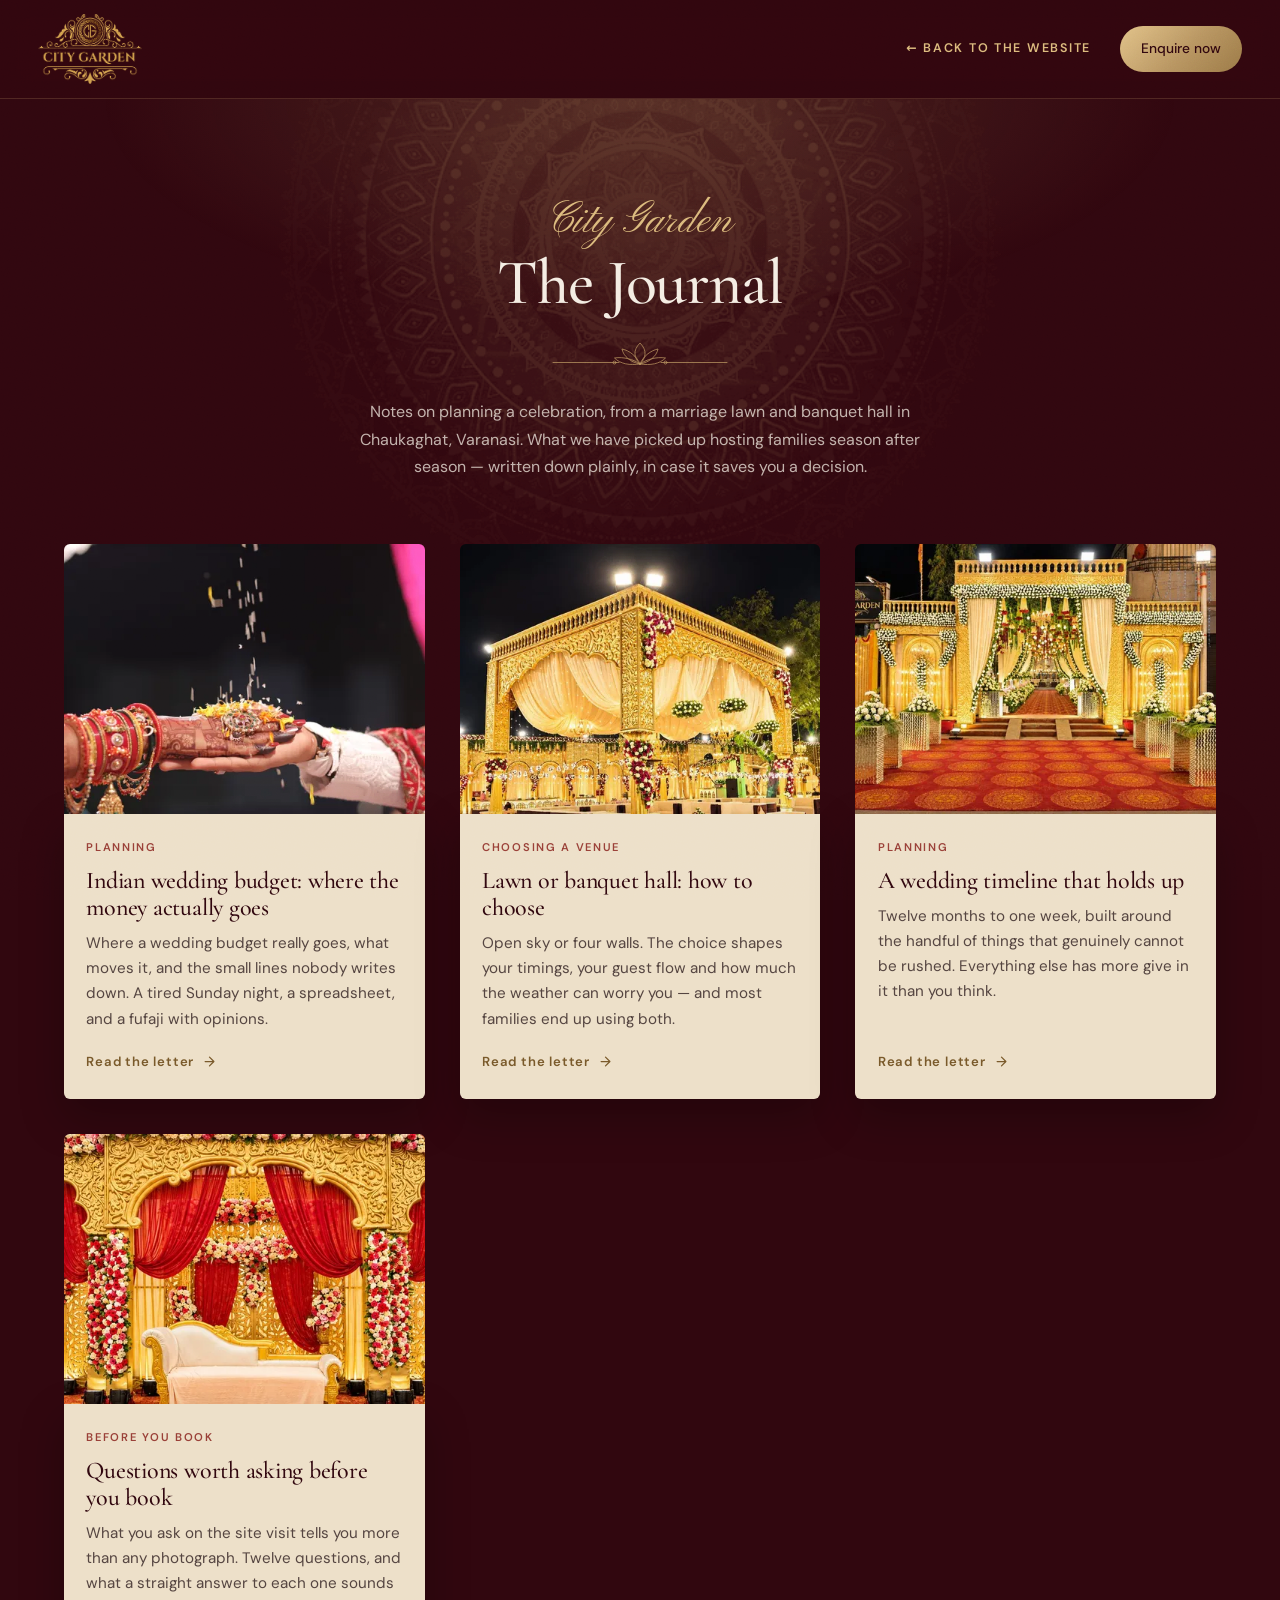
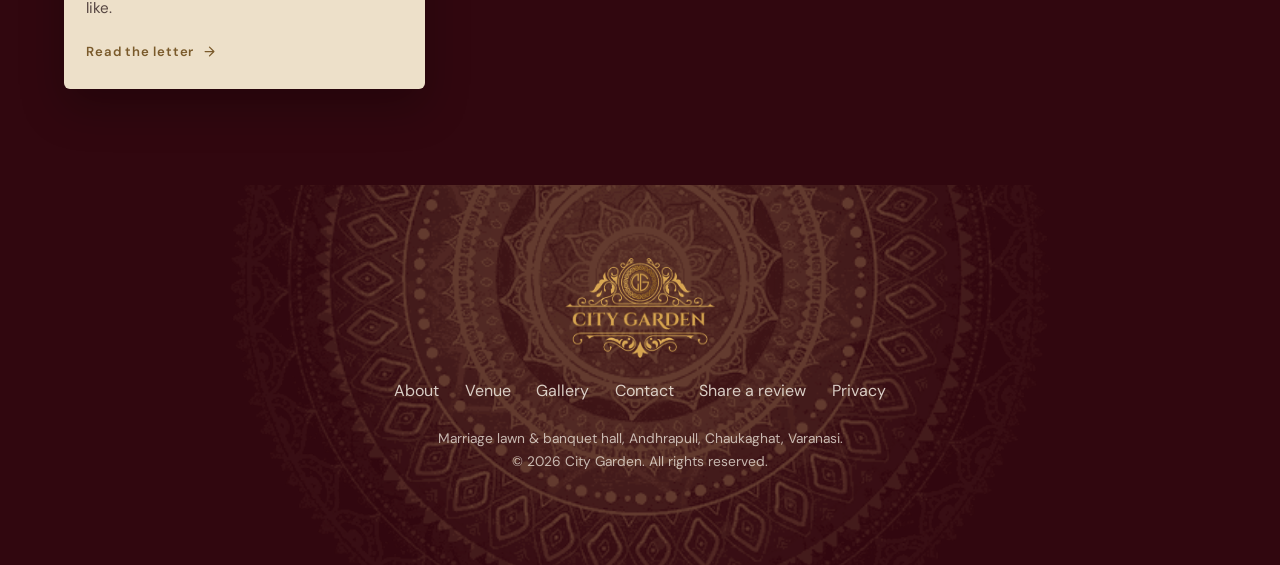
==== commit a1bc6a79: "Publish journal post: Indian wedding budget — where the money actually goes New post at /blog/indian" ====
--- a/blog/index.html
+++ b/blog/index.html
@@ -49,6 +49,20 @@
 
   <div class="jlist">
       <article class="jcard jr" data-delay="0">
+        <a href="../blog/indian-wedding-budget/">
+          <div class="jcard-media"><picture>
+            <source type="image/webp" srcset="../images/blog-budget-m.webp 480w, ../images/blog-budget.webp 760w" sizes="(min-width:1080px) 400px, (min-width:760px) 44vw, 90vw">
+            <img src="../images/blog-budget.jpg" srcset="../images/blog-budget-m.jpg 480w, ../images/blog-budget.jpg 760w" sizes="(min-width:1080px) 400px, (min-width:760px) 44vw, 90vw" alt="" width="760" height="570" loading="lazy" decoding="async">
+          </picture></div>
+          <div class="jcard-body">
+            <p class="jcard-meta">Planning</p>
+            <h2 class="jcard-title">Indian wedding budget: where the money actually goes</h2>
+            <p class="jcard-excerpt">Where a wedding budget really goes, what moves it, and the small lines nobody writes down. A tired Sunday night, a spreadsheet, and a fufaji with opinions.</p>
+            <span class="jcard-more">Read the letter <svg width="15" height="15" viewBox="0 0 24 24" fill="none" stroke="currentColor" stroke-width="2" stroke-linecap="round" stroke-linejoin="round" aria-hidden="true"><path d="M5 12h13"/><path d="m12 5 7 7-7 7"/></svg></span>
+          </div>
+        </a>
+      </article>
+      <article class="jcard jr" data-delay="110">
         <a href="../blog/lawn-or-banquet-hall/">
           <div class="jcard-media"><picture>
             <source type="image/webp" srcset="../images/blog-lawn-m.webp 480w, ../images/blog-lawn.webp 760w" sizes="(min-width:1080px) 400px, (min-width:760px) 44vw, 90vw">
@@ -62,7 +76,7 @@
           </div>
         </a>
       </article>
-      <article class="jcard jr" data-delay="110">
+      <article class="jcard jr" data-delay="220">
         <a href="../blog/wedding-planning-timeline/">
           <div class="jcard-media"><picture>
             <source type="image/webp" srcset="../images/blog-timeline-m.webp 480w, ../images/blog-timeline.webp 760w" sizes="(min-width:1080px) 400px, (min-width:760px) 44vw, 90vw">
@@ -76,7 +90,7 @@
           </div>
         </a>
       </article>
-      <article class="jcard jr" data-delay="220">
+      <article class="jcard jr" data-delay="330">
         <a href="../blog/questions-before-booking-a-venue/">
           <div class="jcard-media"><picture>
             <source type="image/webp" srcset="../images/blog-questions-m.webp 480w, ../images/blog-questions.webp 760w" sizes="(min-width:1080px) 400px, (min-width:760px) 44vw, 90vw">
--- a/css/style.css
+++ b/css/style.css
@@ -287,6 +287,7 @@
 body[data-theme="green"] .services::before{opacity:1}
 .svc-head{position:relative;margin-bottom:2rem}
 .svc-grid{position:relative;display:grid;gap:4rem}
+.svc-list{position:relative;z-index:1}
 .svc-item{padding:0}
 .svc-item h3{color:var(--accent)}
 .svc-item p{color:var(--muted)}
@@ -694,13 +695,38 @@
 /* Hero: large mandala on the right, turns a little more as you scroll */
 .hero-mandala{z-index:1;right:-16vw;top:50%;width:min(70vw,860px);margin-top:calc(min(70vw,860px)/-2);opacity:0;transition:opacity 2.5s 1s;transform:rotate(var(--scroll-rot,0deg))}
 body.is-ready .hero-mandala{opacity:.5}
+/* On a phone the hero photograph is full-bleed and busy -- flowers, foliage, lanterns --
+   and gold line-art laid over it simply disappears, which reads as "the ring isn't
+   turning" when in fact it is. Moved onto the one calm, dark area in the frame (the
+   carpet at the foot of the corridor) and brightened, so the movement has something
+   plain to turn against. */
+@media (max-width:699px){
+  .hero-mandala{right:-26vw;top:auto;bottom:-26vw;margin-top:0;width:96vw}
+  body.is-ready .hero-mandala{opacity:.62}
+}
 
 /* Services sticky image, footer */
 @media (min-width:960px){.stage-mandala{left:50%;top:50%;width:150%;transform:translate(-50%,-50%);opacity:.32}}
-.footer-mandala{left:50%;bottom:-48%;width:min(1000px,140vw);transform:translateX(-50%);opacity:.2}
-.footer-mandala i:nth-child(1){animation-duration:28s}
-.footer-mandala i:nth-child(2){animation-duration:44s}
-.footer-mandala i:nth-child(3){animation-duration:66s}
+/* Phones get their own ring in the services section. The desktop one is a child of
+   .svc-stage, and .svc-stage is display:none below 960px -- a child of a hidden
+   parent cannot be brought back, so this is a separate element rather than a
+   re-positioning of that one, which keeps the desktop layout untouched. */
+.svc-mandala-m{left:50%;top:34%;width:158vw;transform:translateX(-50%);opacity:.3;z-index:0}
+.svc-mandala-m i:nth-child(1){animation-duration:22s}
+.svc-mandala-m i:nth-child(2){animation-duration:34s}
+.svc-mandala-m i:nth-child(3){animation-duration:52s}
+@media (min-width:960px){.svc-mandala-m{display:none}}
+/* The footer ring was turning but nobody could tell: at opacity .2, and sunk far
+   enough that only the outermost -- and most rotationally symmetric -- band showed,
+   it changed the screen by under 1/255 over four seconds, where the hero ring manages
+   2.4. Lifted, brightened and sped up until the movement actually reads. */
+.footer-mandala{left:50%;bottom:-34%;width:min(1000px,140vw);transform:translateX(-50%);opacity:.34}
+.footer-mandala i:nth-child(1){animation-duration:20s}
+.footer-mandala i:nth-child(2){animation-duration:32s}
+.footer-mandala i:nth-child(3){animation-duration:48s}
+/* A phone shows a smaller slice of the ring, so it needs a little more of it to
+   read as turning at all. */
+@media (max-width:699px){.footer-mandala{bottom:-26%;opacity:.42}}
 
 /* =====================================================================
    Reviews: textile wall background (images/pattern-wall.jpg)
--- a/css/journal.css
+++ b/css/journal.css
@@ -194,7 +194,11 @@
 /* ---------- Footer ---------- */
 .jfoot{position:relative;overflow:hidden;background:var(--burg);color:var(--ivory);
   text-align:center;padding:clamp(3rem,7vw,4.6rem) 0 clamp(3.4rem,7vw,4.6rem)}
-.jfoot-mandala{left:50%;bottom:-62%;width:min(860px,130vw);transform:translateX(-50%);opacity:.17}
+/* Same correction as the main footer ring -- see style.css. */
+.jfoot-mandala{left:50%;bottom:-38%;width:min(860px,130vw);transform:translateX(-50%);opacity:.32}
+.jfoot-mandala i:nth-child(1){animation-duration:20s}
+.jfoot-mandala i:nth-child(2){animation-duration:32s}
+.jfoot-mandala i:nth-child(3){animation-duration:48s}
 .jfoot-in{position:relative;z-index:2}
 .jfoot img{width:150px;height:auto;margin:0 auto 1.2rem}
 .jfoot .footer-links{margin-bottom:1.4rem}
